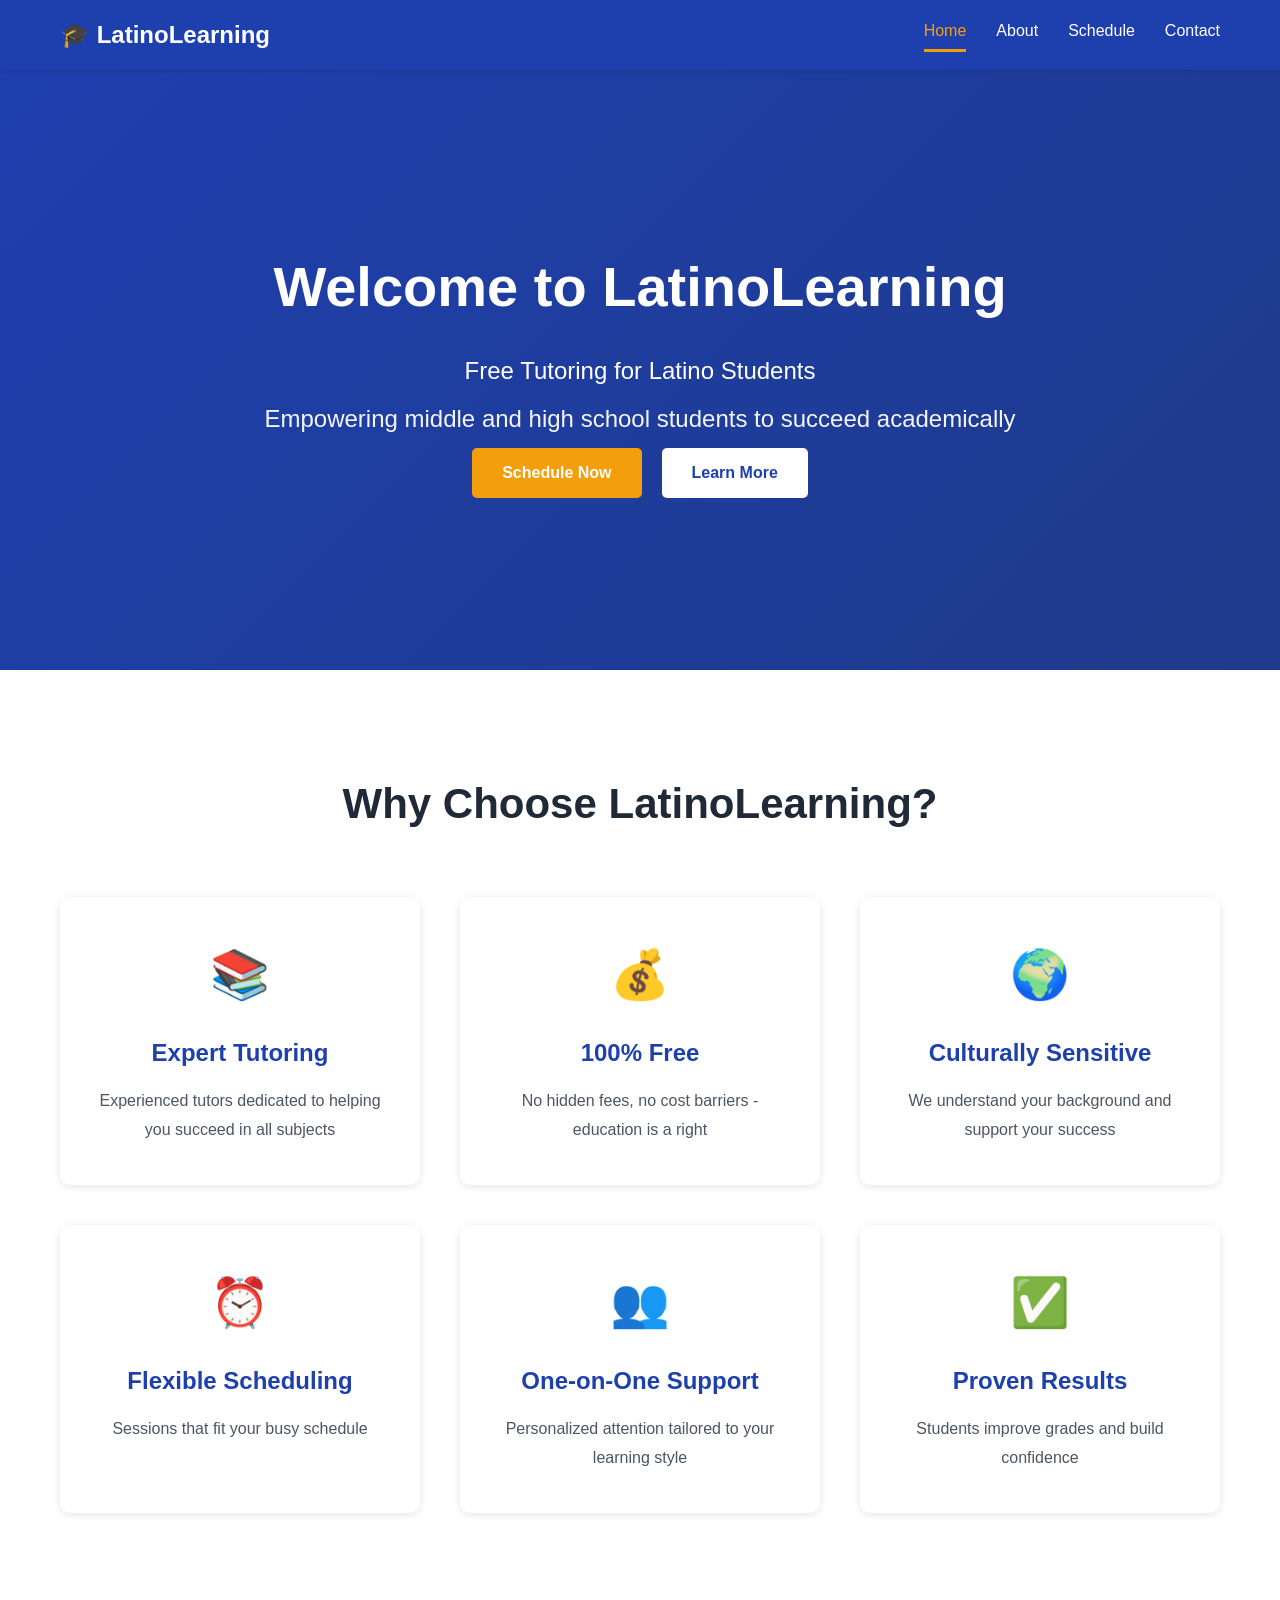
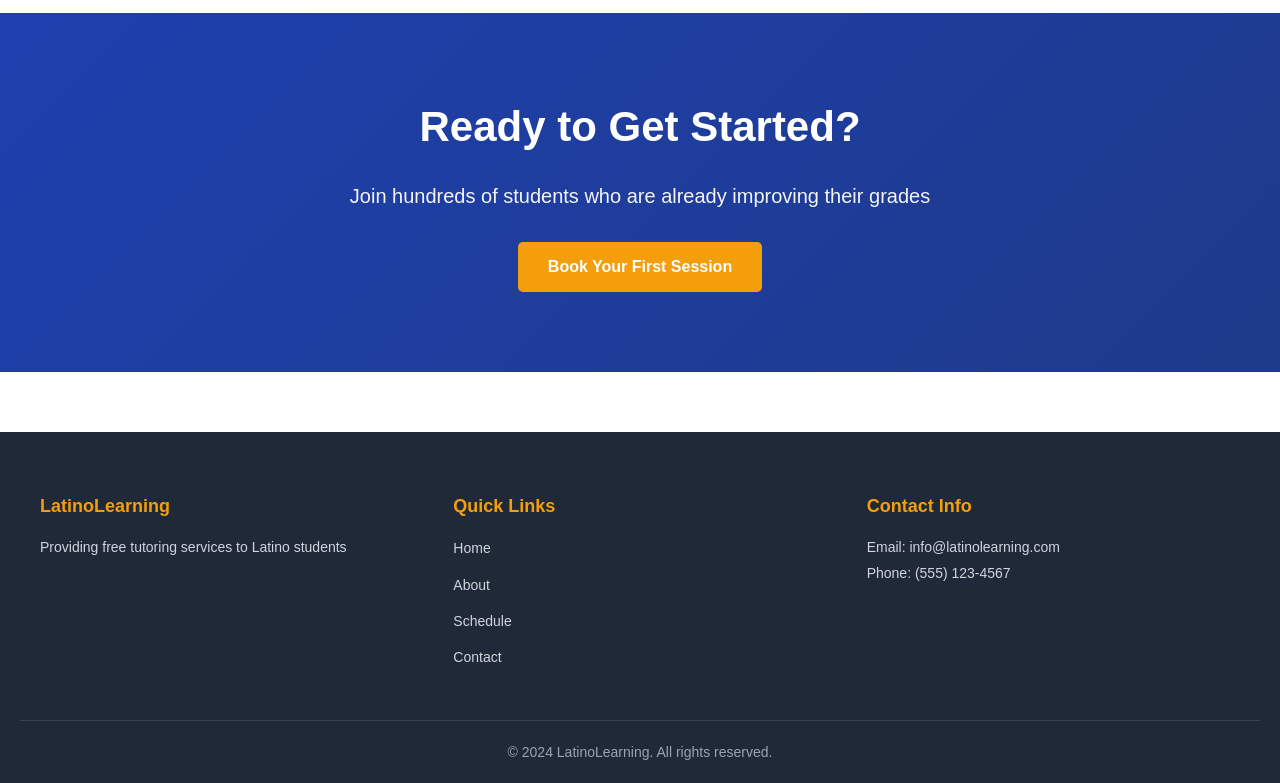
==== index.html @ b67aefc1 "Create home page for LatinoLearning website" ====
<!DOCTYPE html>
<html lang="en">
<head>
    <meta charset="UTF-8">
    <meta name="viewport" content="width=device-width, initial-scale=1.0">
    <title>LatinoLearning - Free Tutoring Service</title>
    <link rel="stylesheet" href="styles.css">
</head>
<body>
    <!-- Navigation Bar -->
    <nav class="navbar">
        <div class="nav-container">
            <div class="nav-logo">
                <a href="index.html">🎓 LatinoLearning</a>
            </div>
            <ul class="nav-menu">
                <li class="nav-item"><a href="index.html" class="nav-link active">Home</a></li>
                <li class="nav-item"><a href="about.html" class="nav-link">About</a></li>
                <li class="nav-item"><a href="scheduling.html" class="nav-link">Schedule</a></li>
                <li class="nav-item"><a href="contact.html" class="nav-link">Contact</a></li>
            </ul>
        </div>
    </nav>

    <!-- Hero Section -->
    <section class="hero">
        <div class="hero-content">
            <h1>Welcome to LatinoLearning</h1>
            <p>Free Tutoring for Latino Students</p>
            <p class="hero-subtitle">Empowering middle and high school students to succeed academically</p>
            <div class="hero-buttons">
                <a href="scheduling.html" class="btn btn-primary">Schedule Now</a>
                <a href="about.html" class="btn btn-secondary">Learn More</a>
            </div>
        </div>
    </section>

    <!-- Features Section -->
    <section class="features">
        <h2>Why Choose LatinoLearning?</h2>
        <div class="features-grid">
            <div class="feature-card">
                <div class="feature-icon">📚</div>
                <h3>Expert Tutoring</h3>
                <p>Experienced tutors dedicated to helping you succeed in all subjects</p>
            </div>
            <div class="feature-card">
                <div class="feature-icon">💰</div>
                <h3>100% Free</h3>
                <p>No hidden fees, no cost barriers - education is a right</p>
            </div>
            <div class="feature-card">
                <div class="feature-icon">🌍</div>
                <h3>Culturally Sensitive</h3>
                <p>We understand your background and support your success</p>
            </div>
            <div class="feature-card">
                <div class="feature-icon">⏰</div>
                <h3>Flexible Scheduling</h3>
                <p>Sessions that fit your busy schedule</p>
            </div>
            <div class="feature-card">
                <div class="feature-icon">👥</div>
                <h3>One-on-One Support</h3>
                <p>Personalized attention tailored to your learning style</p>
            </div>
            <div class="feature-card">
                <div class="feature-icon">✅</div>
                <h3>Proven Results</h3>
                <p>Students improve grades and build confidence</p>
            </div>
        </div>
    </section>

    <!-- Call to Action Section -->
    <section class="cta">
        <h2>Ready to Get Started?</h2>
        <p>Join hundreds of students who are already improving their grades</p>
        <a href="scheduling.html" class="btn btn-primary">Book Your First Session</a>
    </section>

    <!-- Footer -->
    <footer class="footer">
        <div class="footer-content">
            <div class="footer-section">
                <h4>LatinoLearning</h4>
                <p>Providing free tutoring services to Latino students</p>
            </div>
            <div class="footer-section">
                <h4>Quick Links</h4>
                <ul>
                    <li><a href="index.html">Home</a></li>
                    <li><a href="about.html">About</a></li>
                    <li><a href="scheduling.html">Schedule</a></li>
                    <li><a href="contact.html">Contact</a></li>
                </ul>
            </div>
            <div class="footer-section">
                <h4>Contact Info</h4>
                <p>Email: <a href="mailto:info@latinolearning.com">info@latinolearning.com</a></p>
                <p>Phone: (555) 123-4567</p>
            </div>
        </div>
        <div class="footer-bottom">
            <p>&copy; 2024 LatinoLearning. All rights reserved.</p>
        </div>
    </footer>
</body>
</html>
---- styles.css ----
/* ==================== GENERAL STYLES ==================== */
* {
    margin: 0;
    padding: 0;
    box-sizing: border-box;
}

:root {
    --primary-color: #1e40af;
    --secondary-color: #f59e0b;
    --success-color: #10b981;
    --danger-color: #ef4444;
    --light-bg: #f3f4f6;
    --dark-text: #1f2937;
    --medium-text: #4b5563;
    --light-text: #9ca3af;
    --border-color: #e5e7eb;
}

body {
    font-family: 'Segoe UI', Tahoma, Geneva, Verdana, sans-serif;
    color: var(--dark-text);
    line-height: 1.6;
    background-color: #fff;
}

/* ==================== NAVIGATION BAR ==================== */
.navbar {
    background-color: var(--primary-color);
    padding: 0;
    position: sticky;
    top: 0;
    z-index: 100;
    box-shadow: 0 2px 4px rgba(0, 0, 0, 0.1);
}

.nav-container {
    max-width: 1200px;
    margin: 0 auto;
    padding: 0 20px;
    display: flex;
    justify-content: space-between;
    align-items: center;
    height: 70px;
}

.nav-logo a {
    color: white;
    font-size: 24px;
    font-weight: bold;
    text-decoration: none;
    transition: opacity 0.3s;
}

.nav-logo a:hover {
    opacity: 0.9;
}

.nav-menu {
    display: flex;
    list-style: none;
    gap: 30px;
}

.nav-item {
    height: 70px;
    display: flex;
    align-items: center;
}

.nav-link {
    color: white;
    text-decoration: none;
    font-weight: 500;
    transition: color 0.3s;
    padding-bottom: 5px;
    border-bottom: 3px solid transparent;
}

.nav-link:hover,
.nav-link.active {
    color: var(--secondary-color);
    border-bottom-color: var(--secondary-color);
}

/* ==================== HERO SECTION ==================== */
.hero {
    background: linear-gradient(135deg, var(--primary-color) 0%, #1e3a8a 100%);
    color: white;
    padding: 120px 20px;
    text-align: center;
    min-height: 600px;
    display: flex;
    align-items: center;
    justify-content: center;
}

.hero-content {
    max-width: 800px;
}

.hero h1 {
    font-size: 56px;
    margin-bottom: 20px;
    font-weight: bold;
}

.hero p {
    font-size: 24px;
    margin-bottom: 10px;
}

.hero-subtitle {
    font-size: 18px;
    margin-bottom: 40px;
    opacity: 0.95;
}

.hero-buttons {
    display: flex;
    gap: 20px;
    justify-content: center;
    flex-wrap: wrap;
}

/* ==================== BUTTONS ==================== */
.btn {
    padding: 12px 30px;
    border-radius: 5px;
    text-decoration: none;
    font-size: 16px;
    font-weight: 600;
    transition: all 0.3s;
    border: none;
    cursor: pointer;
    display: inline-block;
}

.btn-primary {
    background-color: var(--secondary-color);
    color: white;
}

.btn-primary:hover {
    background-color: #d97706;
    transform: translateY(-2px);
    box-shadow: 0 4px 12px rgba(245, 158, 11, 0.3);
}

.btn-secondary {
    background-color: white;
    color: var(--primary-color);
}

.btn-secondary:hover {
    background-color: var(--light-bg);
    transform: translateY(-2px);
}

.btn-large {
    padding: 15px 40px;
    font-size: 18px;
}

/* ==================== FEATURES SECTION ==================== */
.features {
    max-width: 1200px;
    margin: 100px auto;
    padding: 0 20px;
}

.features h2 {
    text-align: center;
    font-size: 42px;
    margin-bottom: 60px;
    color: var(--dark-text);
}

.features-grid {
    display: grid;
    grid-template-columns: repeat(auto-fit, minmax(300px, 1fr));
    gap: 40px;
}

.feature-card {
    background: white;
    padding: 40px 30px;
    border-radius: 10px;
    text-align: center;
    box-shadow: 0 2px 8px rgba(0, 0, 0, 0.1);
    transition: all 0.3s;
}

.feature-card:hover {
    transform: translateY(-5px);
    box-shadow: 0 8px 20px rgba(0, 0, 0, 0.15);
}

.feature-icon {
    font-size: 48px;
    margin-bottom: 20px;
}

.feature-card h3 {
    font-size: 24px;
    margin-bottom: 15px;
    color: var(--primary-color);
}

.feature-card p {
    color: var(--medium-text);
    line-height: 1.8;
}

/* ==================== CTA SECTION ==================== */
.cta {
    background: linear-gradient(135deg, var(--primary-color) 0%, #1e3a8a 100%);
    color: white;
    padding: 80px 20px;
    text-align: center;
    margin: 100px 0 0 0;
}

.cta h2 {
    font-size: 42px;
    margin-bottom: 20px;
}

.cta p {
    font-size: 20px;
    margin-bottom: 30px;
    opacity: 0.95;
}

/* ==================== ABOUT PAGE ==================== */
.page-hero {
    background: linear-gradient(135deg, var(--primary-color) 0%, #1e3a8a 100%);
    color: white;
    padding: 80px 20px;
    text-align: center;
}

.page-hero h1 {
    font-size: 48px;
    margin-bottom: 10px;
}

.page-hero p {
    font-size: 20px;
    opacity: 0.95;
}

.about-content {
    max-width: 1000px;
    margin: 60px auto;
    padding: 0 20px;
}

.about-section {
    margin-bottom: 50px;
}

.about-section h2 {
    font-size: 32px;
    color: var(--primary-color);
    margin-bottom: 20px;
}

.about-section p {
    font-size: 17px;
    color: var(--medium-text);
    line-height: 1.8;
}

.subject-list {
    list-style: none;
    margin-top: 20px;
}

.subject-list li {
    padding: 10px 0;
    font-size: 17px;
    color: var(--medium-text);
}

.benefits-grid {
    display: grid;
    grid-template-columns: repeat(auto-fit, minmax(250px, 1fr));
    gap: 30px;
    margin-top: 30px;
}

.benefit-item {
    background: var(--light-bg);
    padding: 30px;
    border-radius: 8px;
    border-left: 4px solid var(--secondary-color);
}

.benefit-item h3 {
    font-size: 20px;
    color: var(--primary-color);
    margin-bottom: 10px;
}

.benefit-item p {
    color: var(--medium-text);
    font-size: 15px;
}

.testimonials {
    display: grid;
    grid-template-columns: repeat(auto-fit, minmax(250px, 1fr));
    gap: 30px;
    margin-top: 30px;
}

.testimonial {
    background: white;
    padding: 30px;
    border-radius: 8px;
    box-shadow: 0 2px 8px rgba(0, 0, 0, 0.1);
    border-top: 4px solid var(--secondary-color);
}

.testimonial p {
    color: var(--medium-text);
    font-size: 16px;
    line-height: 1.8;
    margin-bottom: 15px;
}

.testimonial-author {
    font-weight: 600;
    color: var(--primary-color) !important;
    font-size: 15px !important;
}

.cta-section {
    background: var(--light-bg);
    padding: 50px;
    border-radius: 10px;
    text-align: center;
    margin-top: 60px;
}

.cta-section h2 {
    color: var(--primary-color);
}

/* ==================== SCHEDULING PAGE ==================== */
.scheduling-content {
    max-width: 1200px;
    margin: 60px auto;
    padding: 0 20px;
}

.scheduling-container {
    display: grid;
    grid-template-columns: 1fr 1fr;
    gap: 50px;
}

.scheduling-form-section h2,
.scheduling-info-section h2 {
    font-size: 32px;
    color: var(--primary-color);
    margin-bottom: 30px;
}

.scheduling-form-section h3,
.scheduling-info-section h3 {
    font-size: 24px;
    color: var(--primary-color);
    margin-bottom: 20px;
}

/* ==================== FORMS ==================== */
.scheduling-form,
.contact-form {
    display: flex;
    flex-direction: column;
}

.form-group {
    margin-bottom: 25px;
}

.form-group label {
    display: block;
    margin-bottom: 8px;
    font-weight: 600;
    color: var(--dark-text);
    font-size: 15px;
}

.form-group input,
.form-group select,
.form-group textarea {
    width: 100%;
    padding: 12px;
    border: 2px solid var(--border-color);
    border-radius: 5px;
    font-size: 15px;
    font-family: inherit;
    transition: border-color 0.3s;
}

.form-group input:focus,
.form-group select:focus,
.form-group textarea:focus {
    outline: none;
    border-color: var(--primary-color);
}

.form-group.checkbox {
    display: flex;
    align-items: center;
    flex-direction: row;
}

.form-group.checkbox input {
    width: auto;
    margin-right: 10px;
    margin-bottom: 0;
    cursor: pointer;
}

.form-group.checkbox label {
    margin-bottom: 0;
    margin-top: 0;
}

.form-note {
    font-size: 13px;
    color: var(--light-text);
    margin-top: 10px;
}

.form-message {
    padding: 15px;
    border-radius: 5px;
    margin-top: 20px;
    display: none;
    font-weight: 500;
}

.form-message.success {
    background-color: #d1fae5;
    color: #065f46;
    display: block;
}

.form-message.error {
    background-color: #fee2e2;
    color: #991b1b;
    display: block;
}

/* ==================== SCHEDULING INFO ==================== */
.info-box {
    background: var(--light-bg);
    padding: 20px;
    border-radius: 8px;
    margin-bottom: 20px;
    border-left: 4px solid var(--secondary-color);
}

.info-box h4 {
    color: var(--primary-color);
    margin-bottom: 10px;
    font-size: 16px;
}

.info-box p {
    color: var(--medium-text);
    font-size: 15px;
}

.faq {
    margin-top: 20px;
}

.faq-item {
    background: white;
    padding: 20px;
    border-radius: 8px;
    margin-bottom: 15px;
    border-left: 4px solid var(--secondary-color);
    box-shadow: 0 2px 4px rgba(0, 0, 0, 0.05);
}

.faq-item h4 {
    color: var(--primary-color);
    margin-bottom: 10px;
    font-size: 16px;
}

.faq-item p {
    color: var(--medium-text);
    font-size: 15px;
    line-height: 1.6;
}

/* ==================== CONTACT PAGE ==================== */
.contact-content {
    max-width: 1200px;
    margin: 60px auto;
    padding: 0 20px;
}

.contact-container {
    display: grid;
    grid-template-columns: 1fr 1fr;
    gap: 50px;
}

.contact-form-section h2,
.contact-info-section h2 {
    font-size: 32px;
    color: var(--primary-color);
    margin-bottom: 30px;
}

.contact-method {
    background: var(--light-bg);
    padding: 30px;
    border-radius: 8px;
    margin-bottom: 30px;
}

.contact-method h3 {
    color: var(--primary-color);
    margin-bottom: 15px;
    font-size: 20px;
}

.contact-method p {
    color: var(--medium-text);
    font-size: 15px;
    line-height: 1.8;
    margin-bottom: 10px;
}

.contact-method a {
    color: var(--primary-color);
    text-decoration: none;
    font-weight: 500;
    transition: color 0.3s;
}

.contact-method a:hover {
    color: var(--secondary-color);
}

.hours-list {
    list-style: none;
    margin: 15px 0;
}

.hours-list li {
    color: var(--medium-text);
    margin-bottom: 8px;
    font-size: 15px;
}

.social-links {
    display: flex;
    gap: 15px;
    flex-wrap: wrap;
}

.social-link {
    background: var(--primary-color);
    color: white;
    padding: 8px 15px;
    border-radius: 5px;
    text-decoration: none;
    font-size: 14px;
    font-weight: 600;
    transition: background-color 0.3s;
}

.social-link:hover {
    background-color: var(--secondary-color);
}

.map-section {
    background: var(--light-bg);
    padding: 60px 20px;
    border-radius: 10px;
    text-align: center;
    margin-top: 60px;
}

.map-section h2 {
    color: var(--primary-color);
    font-size: 32px;
    margin-bottom: 20px;
}

.map-placeholder {
    background: white;
    padding: 50px;
    border-radius: 8px;
    border: 2px dashed var(--border-color);
    min-height: 300px;
    display: flex;
    align-items: center;
    justify-content: center;
    font-size: 18px;
    color: var(--light-text);
}

/* ==================== FOOTER ==================== */
.footer {
    background: var(--dark-text);
    color: white;
    padding: 60px 20px 20px;
    margin-top: 60px;
}

.footer-content {
    max-width: 1200px;
    margin: 0 auto;
    display: grid;
    grid-template-columns: repeat(auto-fit, minmax(250px, 1fr));
    gap: 40px;
    margin-bottom: 40px;
}

.footer-section h4 {
    font-size: 18px;
    margin-bottom: 15px;
    color: var(--secondary-color);
}

.footer-section p,
.footer-section a {
    font-size: 14px;
    color: #d1d5db;
    text-decoration: none;
    line-height: 1.8;
}

.footer-section a:hover {
    color: var(--secondary-color);
}

.footer-section ul {
    list-style: none;
}

.footer-section ul li {
    margin-bottom: 10px;
}

.footer-bottom {
    text-align: center;
    padding-top: 20px;
    border-top: 1px solid #374151;
    color: #9ca3af;
    font-size: 14px;
}

/* ==================== RESPONSIVE DESIGN ==================== */
@media (max-width: 768px) {
    .nav-menu {
        gap: 15px;
    }

    .hero h1 {
        font-size: 36px;
    }

    .hero p {
        font-size: 18px;
    }

    .hero-buttons {
        flex-direction: column;
        align-items: center;
    }

    .features h2 {
        font-size: 32px;
    }

    .features-grid {
        grid-template-columns: 1fr;
        gap: 20px;
    }

    .scheduling-container,
    .contact-container {
        grid-template-columns: 1fr;
        gap: 30px;
    }

    .page-hero h1 {
        font-size: 36px;
    }

    .about-section h2 {
        font-size: 24px;
    }

    .cta h2 {
        font-size: 32px;
    }
}

@media (max-width: 480px) {
    .nav-container {
        height: 60px;
    }

    .nav-logo a {
        font-size: 18px;
    }

    .nav-menu {
        gap: 10px;
        font-size: 14px;
    }

    .hero {
        padding: 60px 20px;
        min-height: 400px;
    }

    .hero h1 {
        font-size: 28px;
    }

    .hero p {
        font-size: 16px;
    }

    .btn {
        padding: 10px 20px;
        font-size: 14px;
    }

    .feature-card {
        padding: 20px;
    }

    .feature-icon {
        font-size: 36px;
    }
}
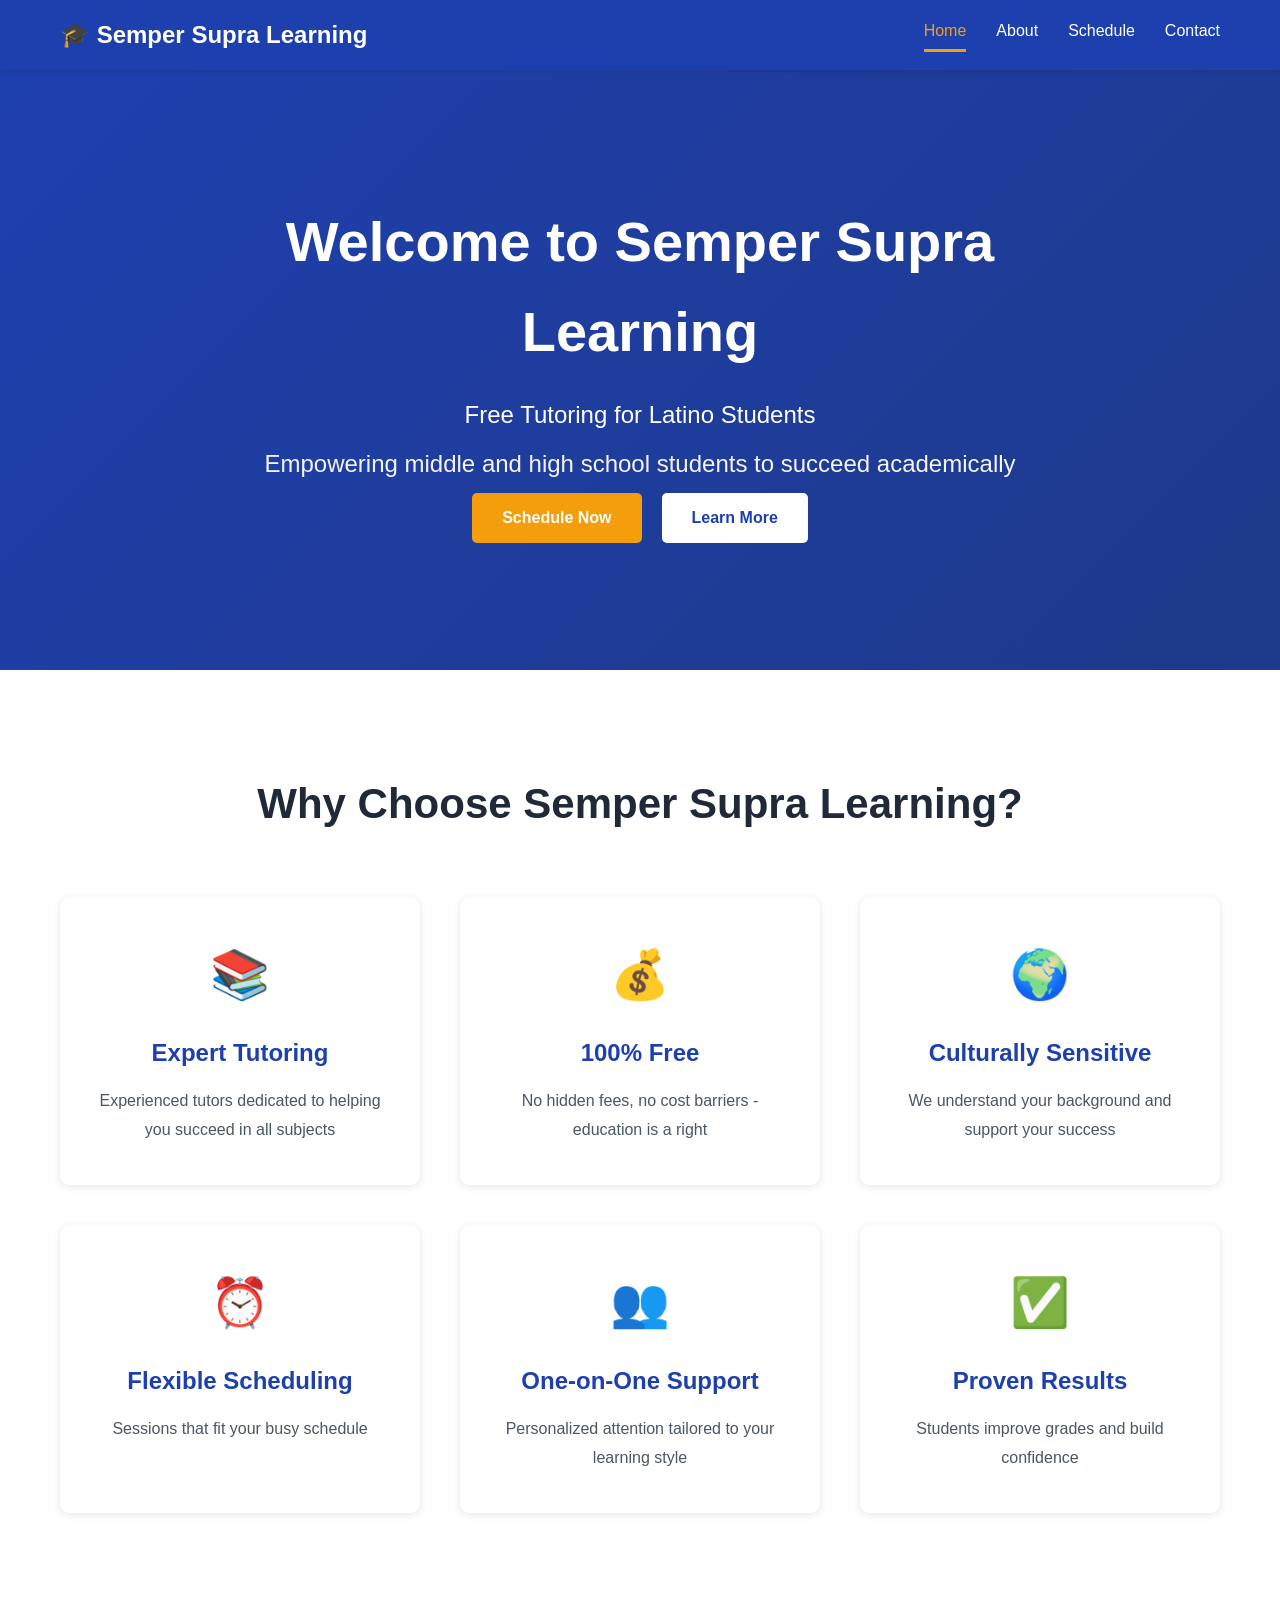
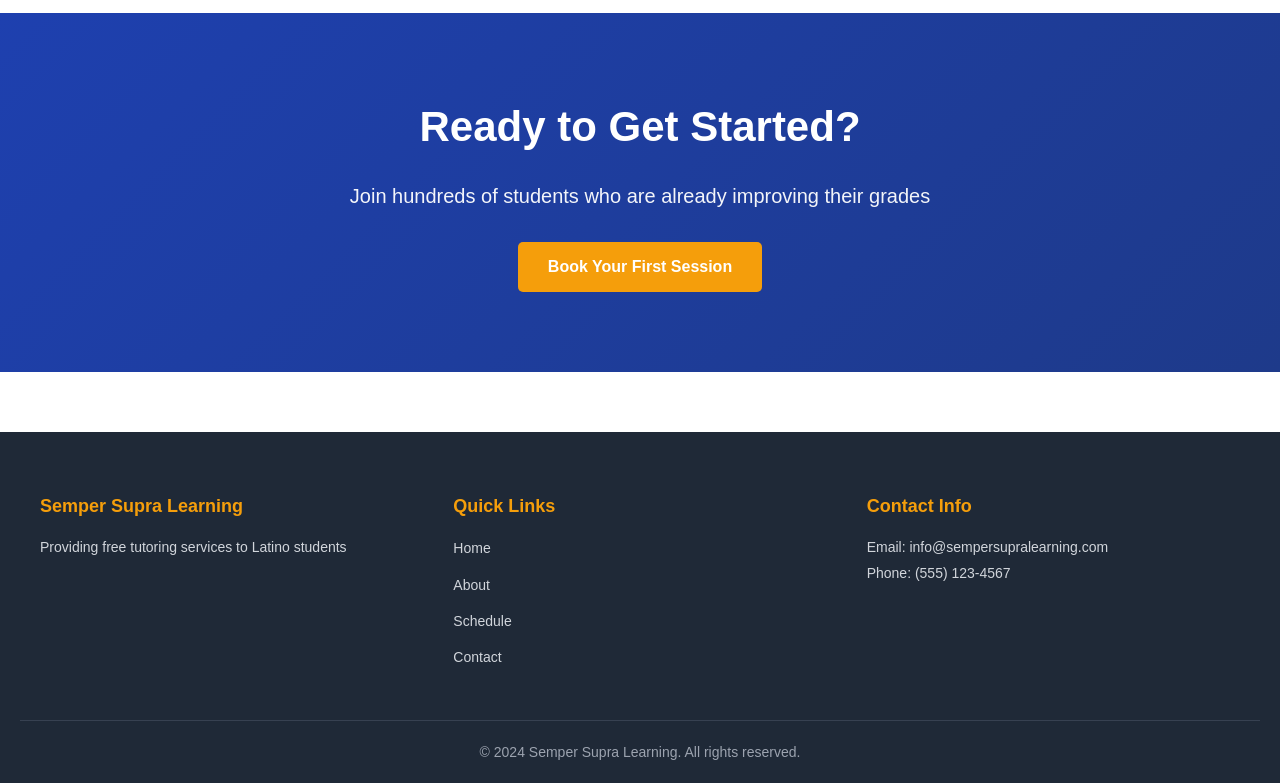
==== commit d15631be: "Update home page with new name Semper Supra Learning" ====
--- a/index.html
+++ b/index.html
@@ -3,7 +3,7 @@
 <head>
     <meta charset="UTF-8">
     <meta name="viewport" content="width=device-width, initial-scale=1.0">
-    <title>LatinoLearning - Free Tutoring Service</title>
+    <title>Semper Supra Learning - Free Tutoring Service</title>
     <link rel="stylesheet" href="styles.css">
 </head>
 <body>
@@ -11,7 +11,7 @@
     <nav class="navbar">
         <div class="nav-container">
             <div class="nav-logo">
-                <a href="index.html">🎓 LatinoLearning</a>
+                <a href="index.html">🎓 Semper Supra Learning</a>
             </div>
             <ul class="nav-menu">
                 <li class="nav-item"><a href="index.html" class="nav-link active">Home</a></li>
@@ -25,7 +25,7 @@
     <!-- Hero Section -->
     <section class="hero">
         <div class="hero-content">
-            <h1>Welcome to LatinoLearning</h1>
+            <h1>Welcome to Semper Supra Learning</h1>
             <p>Free Tutoring for Latino Students</p>
             <p class="hero-subtitle">Empowering middle and high school students to succeed academically</p>
             <div class="hero-buttons">
@@ -37,7 +37,7 @@
 
     <!-- Features Section -->
     <section class="features">
-        <h2>Why Choose LatinoLearning?</h2>
+        <h2>Why Choose Semper Supra Learning?</h2>
         <div class="features-grid">
             <div class="feature-card">
                 <div class="feature-icon">📚</div>
@@ -83,7 +83,7 @@
     <footer class="footer">
         <div class="footer-content">
             <div class="footer-section">
-                <h4>LatinoLearning</h4>
+                <h4>Semper Supra Learning</h4>
                 <p>Providing free tutoring services to Latino students</p>
             </div>
             <div class="footer-section">
@@ -97,12 +97,12 @@
             </div>
             <div class="footer-section">
                 <h4>Contact Info</h4>
-                <p>Email: <a href="mailto:info@latinolearning.com">info@latinolearning.com</a></p>
+                <p>Email: <a href="mailto:info@sempersupralearning.com">info@sempersupralearning.com</a></p>
                 <p>Phone: (555) 123-4567</p>
             </div>
         </div>
         <div class="footer-bottom">
-            <p>&copy; 2024 LatinoLearning. All rights reserved.</p>
+            <p>&copy; 2024 Semper Supra Learning. All rights reserved.</p>
         </div>
     </footer>
 </body>
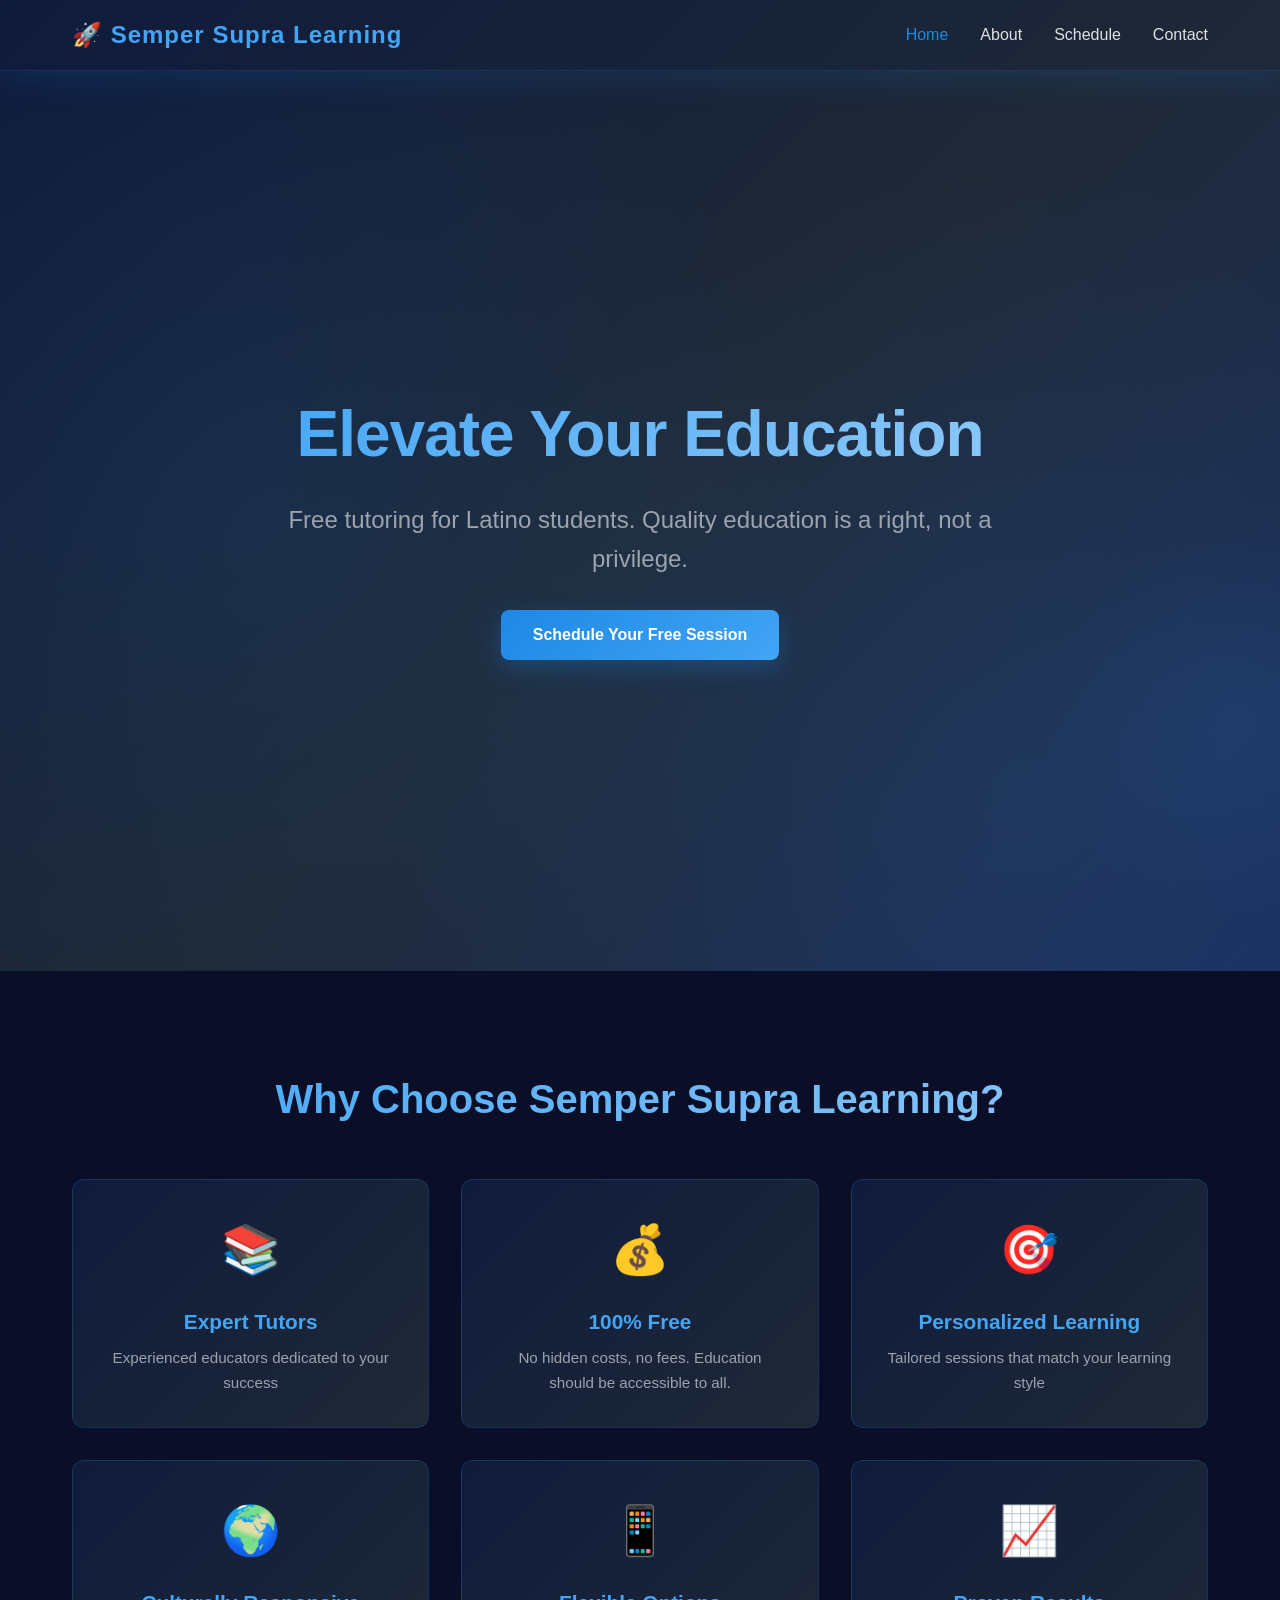
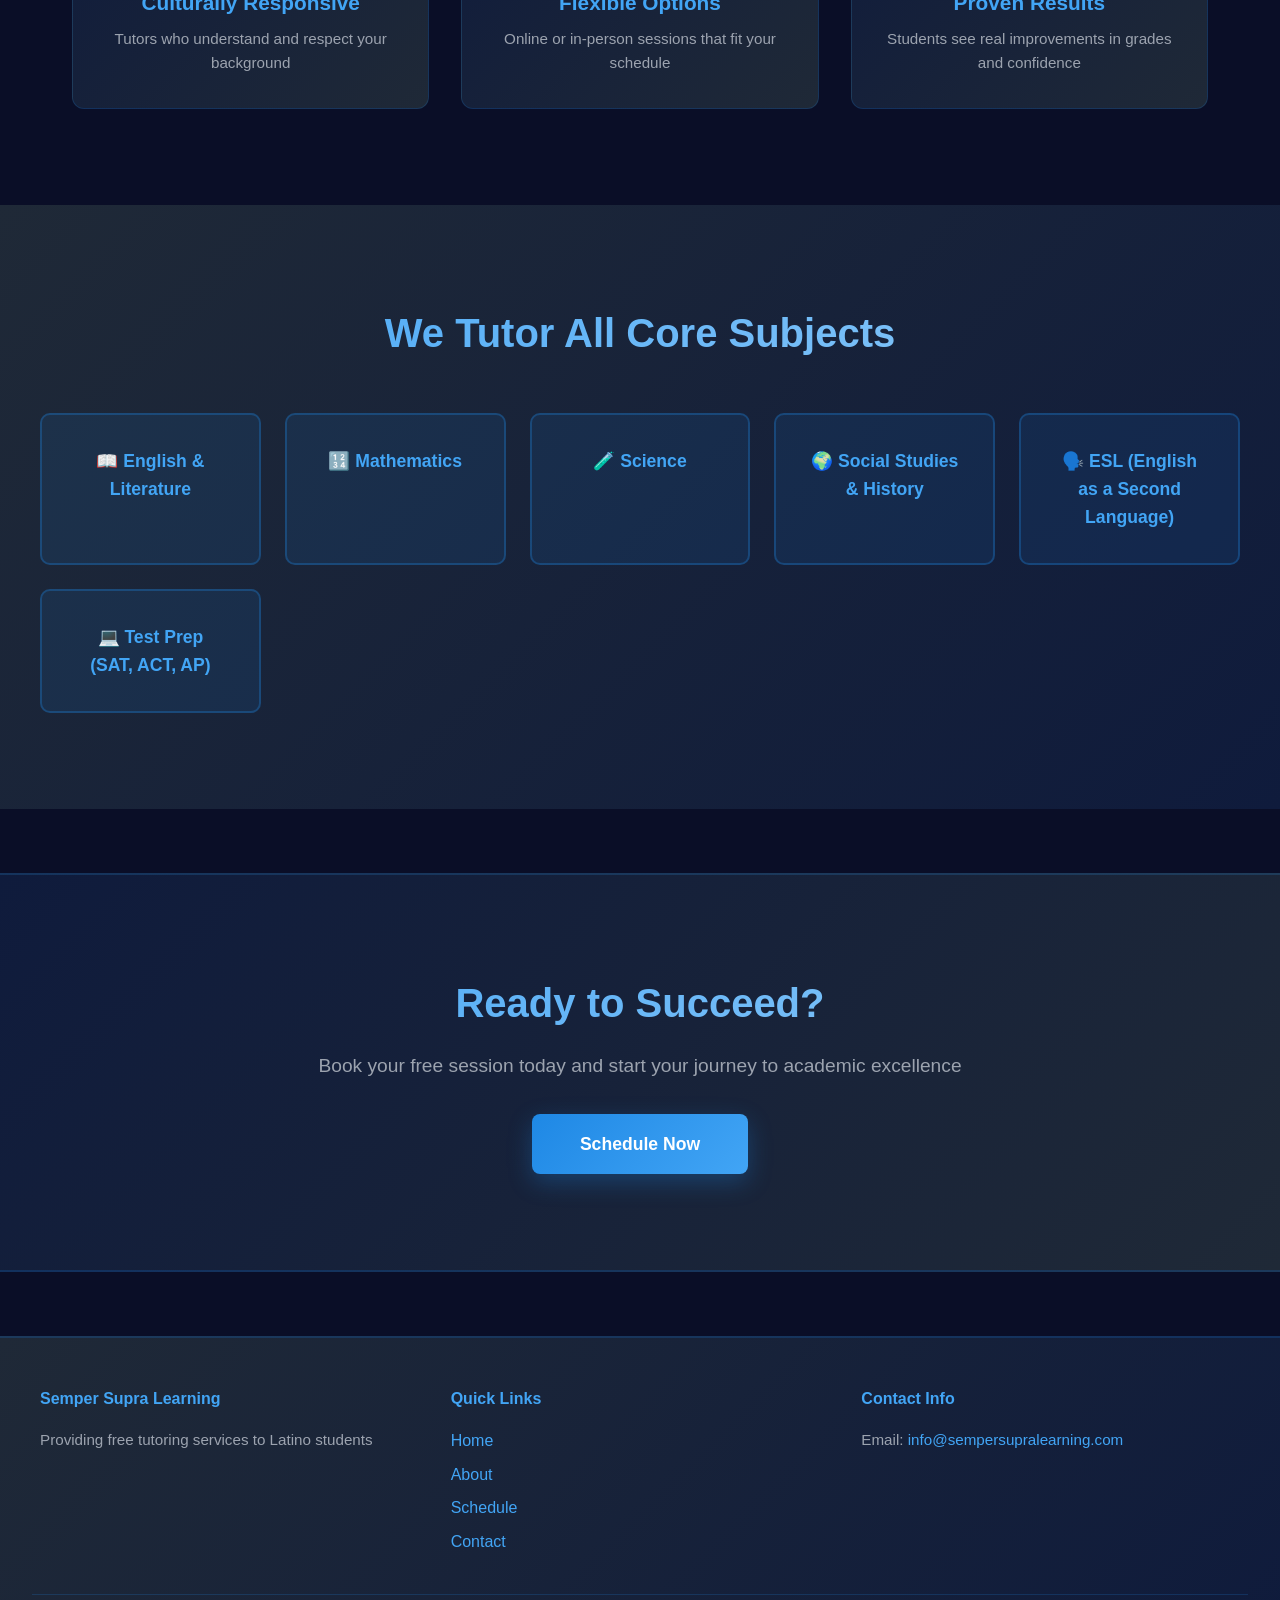
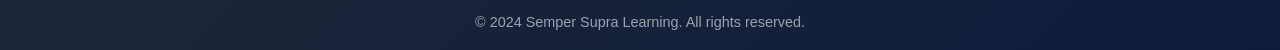
==== commit cd8b035c: "Update design to dark blue and gray futuristic theme, remove testimonials" ====
--- a/index.html
+++ b/index.html
@@ -3,7 +3,8 @@
 <head>
     <meta charset="UTF-8">
     <meta name="viewport" content="width=device-width, initial-scale=1.0">
-    <title>Semper Supra Learning - Free Tutoring Service</title>
+    <title>Home - Semper Supra Learning</title>
+    <link rel="icon" type="image/svg+xml" href="favicon.svg">
     <link rel="stylesheet" href="styles.css">
 </head>
 <body>
@@ -11,7 +12,7 @@
     <nav class="navbar">
         <div class="nav-container">
             <div class="nav-logo">
-                <a href="index.html">🎓 Semper Supra Learning</a>
+                <a href="index.html">🚀 Semper Supra Learning</a>
             </div>
             <ul class="nav-menu">
                 <li class="nav-item"><a href="index.html" class="nav-link active">Home</a></li>
@@ -25,13 +26,12 @@
     <!-- Hero Section -->
     <section class="hero">
         <div class="hero-content">
-            <h1>Welcome to Semper Supra Learning</h1>
-            <p>Free Tutoring for Latino Students</p>
-            <p class="hero-subtitle">Empowering middle and high school students to succeed academically</p>
-            <div class="hero-buttons">
-                <a href="scheduling.html" class="btn btn-primary">Schedule Now</a>
-                <a href="about.html" class="btn btn-secondary">Learn More</a>
-            </div>
+            <h1>Elevate Your Education</h1>
+            <p>Free tutoring for Latino students. Quality education is a right, not a privilege.</p>
+            <a href="scheduling.html" class="btn btn-primary">Schedule Your Free Session</a>
+        </div>
+        <div class="hero-background">
+            <div class="gradient-shape"></div>
         </div>
     </section>
 
@@ -41,42 +41,55 @@
         <div class="features-grid">
             <div class="feature-card">
                 <div class="feature-icon">📚</div>
-                <h3>Expert Tutoring</h3>
-                <p>Experienced tutors dedicated to helping you succeed in all subjects</p>
+                <h3>Expert Tutors</h3>
+                <p>Experienced educators dedicated to your success</p>
             </div>
             <div class="feature-card">
                 <div class="feature-icon">💰</div>
                 <h3>100% Free</h3>
-                <p>No hidden fees, no cost barriers - education is a right</p>
+                <p>No hidden costs, no fees. Education should be accessible to all.</p>
+            </div>
+            <div class="feature-card">
+                <div class="feature-icon">🎯</div>
+                <h3>Personalized Learning</h3>
+                <p>Tailored sessions that match your learning style</p>
             </div>
             <div class="feature-card">
                 <div class="feature-icon">🌍</div>
-                <h3>Culturally Sensitive</h3>
-                <p>We understand your background and support your success</p>
+                <h3>Culturally Responsive</h3>
+                <p>Tutors who understand and respect your background</p>
             </div>
             <div class="feature-card">
-                <div class="feature-icon">⏰</div>
-                <h3>Flexible Scheduling</h3>
-                <p>Sessions that fit your busy schedule</p>
+                <div class="feature-icon">📱</div>
+                <h3>Flexible Options</h3>
+                <p>Online or in-person sessions that fit your schedule</p>
             </div>
             <div class="feature-card">
-                <div class="feature-icon">👥</div>
-                <h3>One-on-One Support</h3>
-                <p>Personalized attention tailored to your learning style</p>
-            </div>
-            <div class="feature-card">
-                <div class="feature-icon">✅</div>
+                <div class="feature-icon">📈</div>
                 <h3>Proven Results</h3>
-                <p>Students improve grades and build confidence</p>
+                <p>Students see real improvements in grades and confidence</p>
             </div>
         </div>
     </section>
 
-    <!-- Call to Action Section -->
-    <section class="cta">
-        <h2>Ready to Get Started?</h2>
-        <p>Join hundreds of students who are already improving their grades</p>
-        <a href="scheduling.html" class="btn btn-primary">Book Your First Session</a>
+    <!-- Subjects Section -->
+    <section class="subjects">
+        <h2>We Tutor All Core Subjects</h2>
+        <div class="subjects-grid">
+            <div class="subject-item">📖 English & Literature</div>
+            <div class="subject-item">🔢 Mathematics</div>
+            <div class="subject-item">🧪 Science</div>
+            <div class="subject-item">🌍 Social Studies & History</div>
+            <div class="subject-item">🗣️ ESL (English as a Second Language)</div>
+            <div class="subject-item">💻 Test Prep (SAT, ACT, AP)</div>
+        </div>
+    </section>
+
+    <!-- CTA Section -->
+    <section class="cta-section">
+        <h2>Ready to Succeed?</h2>
+        <p>Book your free session today and start your journey to academic excellence</p>
+        <a href="scheduling.html" class="btn btn-primary btn-large">Schedule Now</a>
     </section>
 
     <!-- Footer -->
@@ -98,12 +111,13 @@
             <div class="footer-section">
                 <h4>Contact Info</h4>
                 <p>Email: <a href="mailto:info@sempersupralearning.com">info@sempersupralearning.com</a></p>
-                <p>Phone: (555) 123-4567</p>
             </div>
         </div>
         <div class="footer-bottom">
             <p>&copy; 2024 Semper Supra Learning. All rights reserved.</p>
         </div>
     </footer>
+
+    <script src="script.js"></script>
 </body>
 </html>
--- a/styles.css
+++ b/styles.css
@@ -1,650 +1,641 @@
-/* ==================== GENERAL STYLES ==================== */
+/* General Styles */
 * {
     margin: 0;
     padding: 0;
     box-sizing: border-box;
 }
 
-:root {
-    --primary-color: #1e40af;
-    --secondary-color: #f59e0b;
-    --success-color: #10b981;
-    --danger-color: #ef4444;
-    --light-bg: #f3f4f6;
-    --dark-text: #1f2937;
-    --medium-text: #4b5563;
-    --light-text: #9ca3af;
-    --border-color: #e5e7eb;
+html {
+    scroll-behavior: smooth;
 }
 
 body {
     font-family: 'Segoe UI', Tahoma, Geneva, Verdana, sans-serif;
-    color: var(--dark-text);
     line-height: 1.6;
-    background-color: #fff;
-}
-
-/* ==================== NAVIGATION BAR ==================== */
+    color: #e0e0e0;
+    background-color: #0a0e27;
+}
+
+/* Color Scheme */
+:root {
+    --primary-dark-blue: #0f1b3c;
+    --secondary-dark-blue: #1a2d5c;
+    --accent-blue: #1e88e5;
+    --light-accent: #42a5f5;
+    --dark-gray: #1f2937;
+    --medium-gray: #374151;
+    --light-gray: #4b5563;
+    --text-light: #e0e0e0;
+    --text-muted: #9ca3af;
+    --background: #0a0e27;
+}
+
+/* Navbar */
 .navbar {
-    background-color: var(--primary-color);
-    padding: 0;
+    background: linear-gradient(135deg, var(--primary-dark-blue) 0%, var(--dark-gray) 100%);
+    padding: 1rem 0;
     position: sticky;
     top: 0;
     z-index: 100;
-    box-shadow: 0 2px 4px rgba(0, 0, 0, 0.1);
+    box-shadow: 0 8px 32px rgba(30, 136, 229, 0.15);
+    border-bottom: 1px solid rgba(30, 136, 229, 0.2);
 }
 
 .nav-container {
     max-width: 1200px;
     margin: 0 auto;
-    padding: 0 20px;
     display: flex;
     justify-content: space-between;
     align-items: center;
-    height: 70px;
+    padding: 0 2rem;
 }
 
 .nav-logo a {
-    color: white;
-    font-size: 24px;
-    font-weight: bold;
+    font-size: 1.5rem;
+    font-weight: 700;
+    color: var(--light-accent);
     text-decoration: none;
-    transition: opacity 0.3s;
+    transition: all 0.3s ease;
+    letter-spacing: 1px;
 }
 
 .nav-logo a:hover {
-    opacity: 0.9;
+    color: #64b5f6;
+    text-shadow: 0 0 20px rgba(66, 165, 245, 0.5);
 }
 
 .nav-menu {
     display: flex;
     list-style: none;
-    gap: 30px;
-}
-
-.nav-item {
-    height: 70px;
-    display: flex;
-    align-items: center;
+    gap: 2rem;
 }
 
 .nav-link {
-    color: white;
+    color: var(--text-light);
     text-decoration: none;
+    transition: all 0.3s ease;
+    position: relative;
     font-weight: 500;
-    transition: color 0.3s;
-    padding-bottom: 5px;
-    border-bottom: 3px solid transparent;
-}
-
-.nav-link:hover,
+}
+
+.nav-link::after {
+    content: '';
+    position: absolute;
+    bottom: -5px;
+    left: 0;
+    width: 0;
+    height: 2px;
+    background: linear-gradient(90deg, var(--accent-blue), var(--light-accent));
+    transition: width 0.3s ease;
+}
+
+.nav-link:hover::after {
+    width: 100%;
+}
+
+.nav-link:hover {
+    color: var(--light-accent);
+}
+
 .nav-link.active {
-    color: var(--secondary-color);
-    border-bottom-color: var(--secondary-color);
-}
-
-/* ==================== HERO SECTION ==================== */
+    color: var(--accent-blue);
+}
+
+/* Hero Section */
 .hero {
-    background: linear-gradient(135deg, var(--primary-color) 0%, #1e3a8a 100%);
-    color: white;
-    padding: 120px 20px;
-    text-align: center;
-    min-height: 600px;
+    position: relative;
+    min-height: 100vh;
     display: flex;
     align-items: center;
     justify-content: center;
+    overflow: hidden;
+    background: linear-gradient(135deg, var(--primary-dark-blue) 0%, var(--dark-gray) 50%, var(--secondary-dark-blue) 100%);
+}
+
+.hero::before {
+    content: '';
+    position: absolute;
+    top: 0;
+    left: 0;
+    right: 0;
+    bottom: 0;
+    background: 
+        radial-gradient(circle at 20% 50%, rgba(30, 136, 229, 0.1) 0%, transparent 50%),
+        radial-gradient(circle at 80% 80%, rgba(66, 165, 245, 0.1) 0%, transparent 50%);
+    pointer-events: none;
 }
 
 .hero-content {
+    position: relative;
+    z-index: 2;
+    text-align: center;
     max-width: 800px;
+    animation: fadeInUp 1s ease-out;
+}
+
+@keyframes fadeInUp {
+    from {
+        opacity: 0;
+        transform: translateY(30px);
+    }
+    to {
+        opacity: 1;
+        transform: translateY(0);
+    }
 }
 
 .hero h1 {
-    font-size: 56px;
-    margin-bottom: 20px;
-    font-weight: bold;
+    font-size: 4rem;
+    font-weight: 800;
+    margin-bottom: 1rem;
+    background: linear-gradient(135deg, var(--light-accent) 0%, #90caf9 100%);
+    -webkit-background-clip: text;
+    -webkit-text-fill-color: transparent;
+    background-clip: text;
+    letter-spacing: -1px;
 }
 
 .hero p {
-    font-size: 24px;
-    margin-bottom: 10px;
-}
-
-.hero-subtitle {
-    font-size: 18px;
-    margin-bottom: 40px;
-    opacity: 0.95;
-}
-
-.hero-buttons {
-    display: flex;
-    gap: 20px;
-    justify-content: center;
-    flex-wrap: wrap;
-}
-
-/* ==================== BUTTONS ==================== */
+    font-size: 1.5rem;
+    color: var(--text-muted);
+    margin-bottom: 2rem;
+    font-weight: 300;
+}
+
+.gradient-shape {
+    position: absolute;
+    width: 400px;
+    height: 400px;
+    background: radial-gradient(circle, rgba(30, 136, 229, 0.1) 0%, transparent 70%);
+    border-radius: 50%;
+    animation: float 6s ease-in-out infinite;
+}
+
+@keyframes float {
+    0%, 100% { transform: translateY(0px); }
+    50% { transform: translateY(30px); }
+}
+
+/* Buttons */
 .btn {
-    padding: 12px 30px;
-    border-radius: 5px;
+    padding: 12px 32px;
+    border: none;
+    border-radius: 8px;
+    font-size: 1rem;
+    font-weight: 600;
+    cursor: pointer;
+    transition: all 0.3s ease;
     text-decoration: none;
-    font-size: 16px;
-    font-weight: 600;
-    transition: all 0.3s;
-    border: none;
-    cursor: pointer;
     display: inline-block;
+    text-align: center;
 }
 
 .btn-primary {
-    background-color: var(--secondary-color);
+    background: linear-gradient(135deg, var(--accent-blue) 0%, var(--light-accent) 100%);
     color: white;
+    box-shadow: 0 8px 24px rgba(30, 136, 229, 0.3);
 }
 
 .btn-primary:hover {
-    background-color: #d97706;
     transform: translateY(-2px);
-    box-shadow: 0 4px 12px rgba(245, 158, 11, 0.3);
-}
-
-.btn-secondary {
-    background-color: white;
-    color: var(--primary-color);
-}
-
-.btn-secondary:hover {
-    background-color: var(--light-bg);
-    transform: translateY(-2px);
+    box-shadow: 0 12px 32px rgba(30, 136, 229, 0.5);
 }
 
 .btn-large {
-    padding: 15px 40px;
-    font-size: 18px;
-}
-
-/* ==================== FEATURES SECTION ==================== */
+    padding: 16px 48px;
+    font-size: 1.1rem;
+}
+
+/* Features Section */
 .features {
+    padding: 6rem 2rem;
     max-width: 1200px;
-    margin: 100px auto;
-    padding: 0 20px;
+    margin: 0 auto;
+    background: var(--background);
 }
 
 .features h2 {
+    font-size: 2.5rem;
+    margin-bottom: 3rem;
     text-align: center;
-    font-size: 42px;
-    margin-bottom: 60px;
-    color: var(--dark-text);
+    background: linear-gradient(135deg, var(--light-accent) 0%, #90caf9 100%);
+    -webkit-background-clip: text;
+    -webkit-text-fill-color: transparent;
+    background-clip: text;
 }
 
 .features-grid {
     display: grid;
     grid-template-columns: repeat(auto-fit, minmax(300px, 1fr));
-    gap: 40px;
+    gap: 2rem;
 }
 
 .feature-card {
-    background: white;
-    padding: 40px 30px;
+    background: linear-gradient(135deg, var(--primary-dark-blue) 0%, var(--dark-gray) 100%);
+    padding: 2rem;
+    border-radius: 12px;
+    border: 1px solid rgba(30, 136, 229, 0.2);
+    transition: all 0.3s ease;
+    text-align: center;
+}
+
+.feature-card:hover {
+    transform: translateY(-8px);
+    border-color: rgba(30, 136, 229, 0.5);
+    box-shadow: 0 20px 40px rgba(30, 136, 229, 0.2);
+}
+
+.feature-icon {
+    font-size: 3rem;
+    margin-bottom: 1rem;
+}
+
+.feature-card h3 {
+    color: var(--light-accent);
+    margin-bottom: 0.5rem;
+    font-size: 1.3rem;
+}
+
+.feature-card p {
+    color: var(--text-muted);
+    font-size: 0.95rem;
+}
+
+/* Subjects Section */
+.subjects {
+    padding: 6rem 2rem;
+    background: linear-gradient(135deg, var(--dark-gray) 0%, var(--primary-dark-blue) 100%);
+    text-align: center;
+}
+
+.subjects h2 {
+    font-size: 2.5rem;
+    margin-bottom: 3rem;
+    background: linear-gradient(135deg, var(--light-accent) 0%, #90caf9 100%);
+    -webkit-background-clip: text;
+    -webkit-text-fill-color: transparent;
+    background-clip: text;
+}
+
+.subjects-grid {
+    display: grid;
+    grid-template-columns: repeat(auto-fit, minmax(200px, 1fr));
+    gap: 1.5rem;
+    max-width: 1200px;
+    margin: 0 auto;
+}
+
+.subject-item {
+    background: rgba(30, 136, 229, 0.1);
+    border: 2px solid rgba(30, 136, 229, 0.3);
+    padding: 2rem;
     border-radius: 10px;
+    font-size: 1.1rem;
+    font-weight: 600;
+    color: var(--light-accent);
+    transition: all 0.3s ease;
+}
+
+.subject-item:hover {
+    background: rgba(30, 136, 229, 0.2);
+    border-color: var(--light-accent);
+    transform: scale(1.05);
+    box-shadow: 0 10px 30px rgba(30, 136, 229, 0.2);
+}
+
+/* CTA Section */
+.cta-section {
+    padding: 6rem 2rem;
     text-align: center;
-    box-shadow: 0 2px 8px rgba(0, 0, 0, 0.1);
-    transition: all 0.3s;
-}
-
-.feature-card:hover {
-    transform: translateY(-5px);
-    box-shadow: 0 8px 20px rgba(0, 0, 0, 0.15);
-}
-
-.feature-icon {
-    font-size: 48px;
-    margin-bottom: 20px;
-}
-
-.feature-card h3 {
-    font-size: 24px;
-    margin-bottom: 15px;
-    color: var(--primary-color);
-}
-
-.feature-card p {
-    color: var(--medium-text);
-    line-height: 1.8;
-}
-
-/* ==================== CTA SECTION ==================== */
-.cta {
-    background: linear-gradient(135deg, var(--primary-color) 0%, #1e3a8a 100%);
-    color: white;
-    padding: 80px 20px;
+    background: linear-gradient(135deg, var(--primary-dark-blue) 0%, var(--dark-gray) 100%);
+    border-top: 2px solid rgba(30, 136, 229, 0.2);
+    border-bottom: 2px solid rgba(30, 136, 229, 0.2);
+}
+
+.cta-section h2 {
+    font-size: 2.5rem;
+    margin-bottom: 1rem;
+    background: linear-gradient(135deg, var(--light-accent) 0%, #90caf9 100%);
+    -webkit-background-clip: text;
+    -webkit-text-fill-color: transparent;
+    background-clip: text;
+}
+
+.cta-section p {
+    font-size: 1.2rem;
+    color: var(--text-muted);
+    margin-bottom: 2rem;
+}
+
+/* Page Hero */
+.page-hero {
+    padding: 4rem 2rem;
     text-align: center;
-    margin: 100px 0 0 0;
-}
-
-.cta h2 {
-    font-size: 42px;
-    margin-bottom: 20px;
-}
-
-.cta p {
-    font-size: 20px;
-    margin-bottom: 30px;
-    opacity: 0.95;
-}
-
-/* ==================== ABOUT PAGE ==================== */
-.page-hero {
-    background: linear-gradient(135deg, var(--primary-color) 0%, #1e3a8a 100%);
-    color: white;
-    padding: 80px 20px;
-    text-align: center;
+    background: linear-gradient(135deg, var(--primary-dark-blue) 0%, var(--dark-gray) 100%);
+    border-bottom: 2px solid rgba(30, 136, 229, 0.2);
 }
 
 .page-hero h1 {
-    font-size: 48px;
-    margin-bottom: 10px;
+    font-size: 3rem;
+    background: linear-gradient(135deg, var(--light-accent) 0%, #90caf9 100%);
+    -webkit-background-clip: text;
+    -webkit-text-fill-color: transparent;
+    background-clip: text;
+    margin-bottom: 0.5rem;
 }
 
 .page-hero p {
-    font-size: 20px;
-    opacity: 0.95;
-}
-
+    color: var(--text-muted);
+    font-size: 1.2rem;
+}
+
+/* About Section */
 .about-content {
     max-width: 1000px;
-    margin: 60px auto;
-    padding: 0 20px;
+    margin: 0 auto;
+    padding: 4rem 2rem;
 }
 
 .about-section {
-    margin-bottom: 50px;
+    margin-bottom: 3rem;
+    animation: fadeInUp 0.6s ease-out;
 }
 
 .about-section h2 {
-    font-size: 32px;
-    color: var(--primary-color);
-    margin-bottom: 20px;
+    font-size: 2rem;
+    color: var(--light-accent);
+    margin-bottom: 1.5rem;
+    border-left: 4px solid var(--accent-blue);
+    padding-left: 1rem;
 }
 
 .about-section p {
-    font-size: 17px;
-    color: var(--medium-text);
+    color: var(--text-light);
+    font-size: 1.05rem;
     line-height: 1.8;
+    margin-bottom: 1rem;
 }
 
 .subject-list {
+    display: grid;
+    grid-template-columns: repeat(auto-fit, minmax(200px, 1fr));
+    gap: 1rem;
+    margin: 2rem 0;
+}
+
+.subject-list li {
+    background: rgba(30, 136, 229, 0.1);
+    padding: 1rem;
+    border-radius: 8px;
+    border-left: 3px solid var(--accent-blue);
     list-style: none;
-    margin-top: 20px;
-}
-
-.subject-list li {
-    padding: 10px 0;
-    font-size: 17px;
-    color: var(--medium-text);
+    color: var(--light-accent);
 }
 
 .benefits-grid {
     display: grid;
     grid-template-columns: repeat(auto-fit, minmax(250px, 1fr));
-    gap: 30px;
-    margin-top: 30px;
+    gap: 2rem;
+    margin-top: 2rem;
 }
 
 .benefit-item {
-    background: var(--light-bg);
-    padding: 30px;
-    border-radius: 8px;
-    border-left: 4px solid var(--secondary-color);
+    background: linear-gradient(135deg, var(--primary-dark-blue) 0%, var(--dark-gray) 100%);
+    padding: 2rem;
+    border-radius: 12px;
+    border: 1px solid rgba(30, 136, 229, 0.2);
+    transition: all 0.3s ease;
+}
+
+.benefit-item:hover {
+    transform: translateY(-5px);
+    border-color: var(--accent-blue);
+    box-shadow: 0 15px 35px rgba(30, 136, 229, 0.15);
 }
 
 .benefit-item h3 {
-    font-size: 20px;
-    color: var(--primary-color);
-    margin-bottom: 10px;
+    color: var(--light-accent);
+    margin-bottom: 0.5rem;
 }
 
 .benefit-item p {
-    color: var(--medium-text);
-    font-size: 15px;
-}
-
-.testimonials {
-    display: grid;
-    grid-template-columns: repeat(auto-fit, minmax(250px, 1fr));
-    gap: 30px;
-    margin-top: 30px;
-}
-
-.testimonial {
-    background: white;
-    padding: 30px;
-    border-radius: 8px;
-    box-shadow: 0 2px 8px rgba(0, 0, 0, 0.1);
-    border-top: 4px solid var(--secondary-color);
-}
-
-.testimonial p {
-    color: var(--medium-text);
-    font-size: 16px;
-    line-height: 1.8;
-    margin-bottom: 15px;
-}
-
-.testimonial-author {
-    font-weight: 600;
-    color: var(--primary-color) !important;
-    font-size: 15px !important;
-}
-
-.cta-section {
-    background: var(--light-bg);
-    padding: 50px;
-    border-radius: 10px;
-    text-align: center;
-    margin-top: 60px;
-}
-
-.cta-section h2 {
-    color: var(--primary-color);
-}
-
-/* ==================== SCHEDULING PAGE ==================== */
-.scheduling-content {
-    max-width: 1200px;
-    margin: 60px auto;
-    padding: 0 20px;
-}
-
-.scheduling-container {
+    color: var(--text-muted);
+    font-size: 0.95rem;
+}
+
+/* Contact Section */
+.contact-content {
+    max-width: 1000px;
+    margin: 0 auto;
+    padding: 3rem 2rem;
+}
+
+.contact-container {
     display: grid;
     grid-template-columns: 1fr 1fr;
-    gap: 50px;
-}
-
-.scheduling-form-section h2,
-.scheduling-info-section h2 {
-    font-size: 32px;
-    color: var(--primary-color);
-    margin-bottom: 30px;
-}
-
-.scheduling-form-section h3,
-.scheduling-info-section h3 {
-    font-size: 24px;
-    color: var(--primary-color);
-    margin-bottom: 20px;
-}
-
-/* ==================== FORMS ==================== */
-.scheduling-form,
+    gap: 3rem;
+}
+
+.contact-form-section h2,
+.contact-info-section h2 {
+    font-size: 1.8rem;
+    color: var(--light-accent);
+    margin-bottom: 2rem;
+}
+
 .contact-form {
     display: flex;
     flex-direction: column;
+    gap: 1.5rem;
 }
 
 .form-group {
-    margin-bottom: 25px;
+    display: flex;
+    flex-direction: column;
 }
 
 .form-group label {
-    display: block;
-    margin-bottom: 8px;
+    color: var(--light-accent);
     font-weight: 600;
-    color: var(--dark-text);
-    font-size: 15px;
+    margin-bottom: 0.5rem;
 }
 
 .form-group input,
 .form-group select,
 .form-group textarea {
-    width: 100%;
-    padding: 12px;
-    border: 2px solid var(--border-color);
-    border-radius: 5px;
-    font-size: 15px;
+    background: var(--primary-dark-blue);
+    border: 1px solid rgba(30, 136, 229, 0.3);
+    color: var(--text-light);
+    padding: 0.8rem;
+    border-radius: 6px;
     font-family: inherit;
-    transition: border-color 0.3s;
+    transition: all 0.3s ease;
 }
 
 .form-group input:focus,
 .form-group select:focus,
 .form-group textarea:focus {
     outline: none;
-    border-color: var(--primary-color);
+    border-color: var(--accent-blue);
+    box-shadow: 0 0 10px rgba(30, 136, 229, 0.3);
+    background: var(--secondary-dark-blue);
 }
 
 .form-group.checkbox {
-    display: flex;
+    flex-direction: row;
     align-items: center;
-    flex-direction: row;
+    gap: 0.5rem;
 }
 
 .form-group.checkbox input {
-    width: auto;
-    margin-right: 10px;
-    margin-bottom: 0;
+    width: 20px;
+    height: 20px;
     cursor: pointer;
 }
 
 .form-group.checkbox label {
     margin-bottom: 0;
-    margin-top: 0;
 }
 
 .form-note {
-    font-size: 13px;
-    color: var(--light-text);
-    margin-top: 10px;
-}
-
-.form-message {
-    padding: 15px;
-    border-radius: 5px;
-    margin-top: 20px;
-    display: none;
-    font-weight: 500;
-}
-
-.form-message.success {
-    background-color: #d1fae5;
-    color: #065f46;
-    display: block;
-}
-
-.form-message.error {
-    background-color: #fee2e2;
-    color: #991b1b;
-    display: block;
-}
-
-/* ==================== SCHEDULING INFO ==================== */
-.info-box {
-    background: var(--light-bg);
-    padding: 20px;
+    color: var(--text-muted);
+    font-size: 0.85rem;
+    text-align: right;
+}
+
+.contact-method {
+    margin-bottom: 2rem;
+    padding: 1.5rem;
+    background: rgba(30, 136, 229, 0.1);
     border-radius: 8px;
-    margin-bottom: 20px;
-    border-left: 4px solid var(--secondary-color);
-}
-
-.info-box h4 {
-    color: var(--primary-color);
-    margin-bottom: 10px;
-    font-size: 16px;
-}
-
-.info-box p {
-    color: var(--medium-text);
-    font-size: 15px;
-}
-
-.faq {
-    margin-top: 20px;
-}
-
-.faq-item {
-    background: white;
-    padding: 20px;
-    border-radius: 8px;
-    margin-bottom: 15px;
-    border-left: 4px solid var(--secondary-color);
-    box-shadow: 0 2px 4px rgba(0, 0, 0, 0.05);
-}
-
-.faq-item h4 {
-    color: var(--primary-color);
-    margin-bottom: 10px;
-    font-size: 16px;
-}
-
-.faq-item p {
-    color: var(--medium-text);
-    font-size: 15px;
-    line-height: 1.6;
-}
-
-/* ==================== CONTACT PAGE ==================== */
-.contact-content {
-    max-width: 1200px;
-    margin: 60px auto;
-    padding: 0 20px;
-}
-
-.contact-container {
-    display: grid;
-    grid-template-columns: 1fr 1fr;
-    gap: 50px;
-}
-
-.contact-form-section h2,
-.contact-info-section h2 {
-    font-size: 32px;
-    color: var(--primary-color);
-    margin-bottom: 30px;
-}
-
-.contact-method {
-    background: var(--light-bg);
-    padding: 30px;
-    border-radius: 8px;
-    margin-bottom: 30px;
+    border-left: 3px solid var(--accent-blue);
 }
 
 .contact-method h3 {
-    color: var(--primary-color);
-    margin-bottom: 15px;
-    font-size: 20px;
+    color: var(--light-accent);
+    margin-bottom: 1rem;
 }
 
 .contact-method p {
-    color: var(--medium-text);
-    font-size: 15px;
-    line-height: 1.8;
-    margin-bottom: 10px;
+    color: var(--text-light);
+    margin-bottom: 0.5rem;
 }
 
 .contact-method a {
-    color: var(--primary-color);
+    color: var(--light-accent);
     text-decoration: none;
-    font-weight: 500;
-    transition: color 0.3s;
+    transition: all 0.3s ease;
 }
 
 .contact-method a:hover {
-    color: var(--secondary-color);
+    text-decoration: underline;
+    color: #90caf9;
 }
 
 .hours-list {
     list-style: none;
-    margin: 15px 0;
+    color: var(--text-light);
 }
 
 .hours-list li {
-    color: var(--medium-text);
-    margin-bottom: 8px;
-    font-size: 15px;
-}
-
-.social-links {
-    display: flex;
-    gap: 15px;
-    flex-wrap: wrap;
-}
-
-.social-link {
-    background: var(--primary-color);
-    color: white;
-    padding: 8px 15px;
-    border-radius: 5px;
-    text-decoration: none;
-    font-size: 14px;
-    font-weight: 600;
-    transition: background-color 0.3s;
-}
-
-.social-link:hover {
-    background-color: var(--secondary-color);
-}
-
-.map-section {
-    background: var(--light-bg);
-    padding: 60px 20px;
-    border-radius: 10px;
-    text-align: center;
-    margin-top: 60px;
-}
-
-.map-section h2 {
-    color: var(--primary-color);
-    font-size: 32px;
-    margin-bottom: 20px;
-}
-
-.map-placeholder {
-    background: white;
-    padding: 50px;
-    border-radius: 8px;
-    border: 2px dashed var(--border-color);
-    min-height: 300px;
-    display: flex;
-    align-items: center;
-    justify-content: center;
-    font-size: 18px;
-    color: var(--light-text);
-}
-
-/* ==================== FOOTER ==================== */
-.footer {
-    background: var(--dark-text);
-    color: white;
-    padding: 60px 20px 20px;
-    margin-top: 60px;
-}
-
-.footer-content {
+    margin-bottom: 0.5rem;
+}
+
+/* Scheduling Section */
+.scheduling-content {
     max-width: 1200px;
     margin: 0 auto;
+    padding: 3rem 2rem;
+}
+
+.scheduling-container {
+    display: grid;
+    grid-template-columns: 2fr 1fr;
+    gap: 2rem;
+}
+
+.scheduling-form-section h2 {
+    font-size: 1.8rem;
+    color: var(--light-accent);
+    margin-bottom: 1.5rem;
+}
+
+.scheduling-form {
+    display: grid;
+    gap: 1.5rem;
+}
+
+.scheduling-info-section h3 {
+    font-size: 1.3rem;
+    color: var(--light-accent);
+    margin-bottom: 1.5rem;
+}
+
+.info-box {
+    background: linear-gradient(135deg, var(--primary-dark-blue) 0%, var(--dark-gray) 100%);
+    padding: 1.5rem;
+    border-radius: 8px;
+    border-left: 3px solid var(--accent-blue);
+    margin-bottom: 1rem;
+}
+
+.info-box h4 {
+    color: var(--light-accent);
+    margin-bottom: 0.5rem;
+}
+
+.info-box p {
+    color: var(--text-muted);
+    font-size: 0.95rem;
+}
+
+.faq {
+    margin-top: 2rem;
+}
+
+.faq-item {
+    background: rgba(30, 136, 229, 0.1);
+    padding: 1.5rem;
+    border-radius: 8px;
+    margin-bottom: 1rem;
+    border-left: 3px solid var(--accent-blue);
+}
+
+.faq-item h4 {
+    color: var(--light-accent);
+    margin-bottom: 0.5rem;
+}
+
+.faq-item p {
+    color: var(--text-muted);
+    font-size: 0.95rem;
+}
+
+/* Footer */
+.footer {
+    background: linear-gradient(135deg, var(--dark-gray) 0%, var(--primary-dark-blue) 100%);
+    color: var(--text-light);
+    padding: 3rem 2rem 1rem;
+    border-top: 2px solid rgba(30, 136, 229, 0.2);
+}
+
+.footer-content {
     display: grid;
     grid-template-columns: repeat(auto-fit, minmax(250px, 1fr));
-    gap: 40px;
-    margin-bottom: 40px;
+    gap: 2rem;
+    max-width: 1200px;
+    margin: 0 auto 2rem;
 }
 
 .footer-section h4 {
-    font-size: 18px;
-    margin-bottom: 15px;
-    color: var(--secondary-color);
-}
-
-.footer-section p,
-.footer-section a {
-    font-size: 14px;
-    color: #d1d5db;
-    text-decoration: none;
-    line-height: 1.8;
-}
-
-.footer-section a:hover {
-    color: var(--secondary-color);
+    color: var(--light-accent);
+    margin-bottom: 1rem;
+}
+
+.footer-section p {
+    color: var(--text-muted);
+    font-size: 0.95rem;
+    margin-bottom: 0.5rem;
 }
 
 .footer-section ul {
@@ -652,101 +643,60 @@
 }
 
 .footer-section ul li {
-    margin-bottom: 10px;
+    margin-bottom: 0.5rem;
+}
+
+.footer-section a {
+    color: var(--light-accent);
+    text-decoration: none;
+    transition: all 0.3s ease;
+}
+
+.footer-section a:hover {
+    color: #90caf9;
+    text-decoration: underline;
 }
 
 .footer-bottom {
     text-align: center;
-    padding-top: 20px;
-    border-top: 1px solid #374151;
-    color: #9ca3af;
-    font-size: 14px;
-}
-
-/* ==================== RESPONSIVE DESIGN ==================== */
+    padding-top: 1rem;
+    border-top: 1px solid rgba(30, 136, 229, 0.2);
+    color: var(--text-muted);
+    font-size: 0.9rem;
+}
+
+.cta-section {
+    margin: 4rem 0;
+}
+
+/* Responsive Design */
 @media (max-width: 768px) {
+    .hero h1 {
+        font-size: 2.5rem;
+    }
+
+    .hero p {
+        font-size: 1.1rem;
+    }
+
     .nav-menu {
-        gap: 15px;
+        gap: 1rem;
     }
 
-    .hero h1 {
-        font-size: 36px;
+    .features h2,
+    .subjects h2,
+    .cta-section h2,
+    .page-hero h1 {
+        font-size: 1.8rem;
     }
 
-    .hero p {
-        font-size: 18px;
+    .contact-container,
+    .scheduling-container {
+        grid-template-columns: 1fr;
     }
 
-    .hero-buttons {
-        flex-direction: column;
-        align-items: center;
-    }
-
-    .features h2 {
-        font-size: 32px;
-    }
-
-    .features-grid {
-        grid-template-columns: 1fr;
-        gap: 20px;
-    }
-
-    .scheduling-container,
-    .contact-container {
-        grid-template-columns: 1fr;
-        gap: 30px;
-    }
-
-    .page-hero h1 {
-        font-size: 36px;
-    }
-
-    .about-section h2 {
-        font-size: 24px;
-    }
-
-    .cta h2 {
-        font-size: 32px;
-    }
-}
-
-@media (max-width: 480px) {
-    .nav-container {
-        height: 60px;
-    }
-
-    .nav-logo a {
-        font-size: 18px;
-    }
-
-    .nav-menu {
-        gap: 10px;
-        font-size: 14px;
-    }
-
-    .hero {
-        padding: 60px 20px;
-        min-height: 400px;
-    }
-
-    .hero h1 {
-        font-size: 28px;
-    }
-
-    .hero p {
-        font-size: 16px;
-    }
-
-    .btn {
-        padding: 10px 20px;
-        font-size: 14px;
-    }
-
-    .feature-card {
-        padding: 20px;
-    }
-
-    .feature-icon {
-        font-size: 36px;
+    .subject-item {
+        font-size: 0.9rem;
+        padding: 1.5rem;
     }
 }
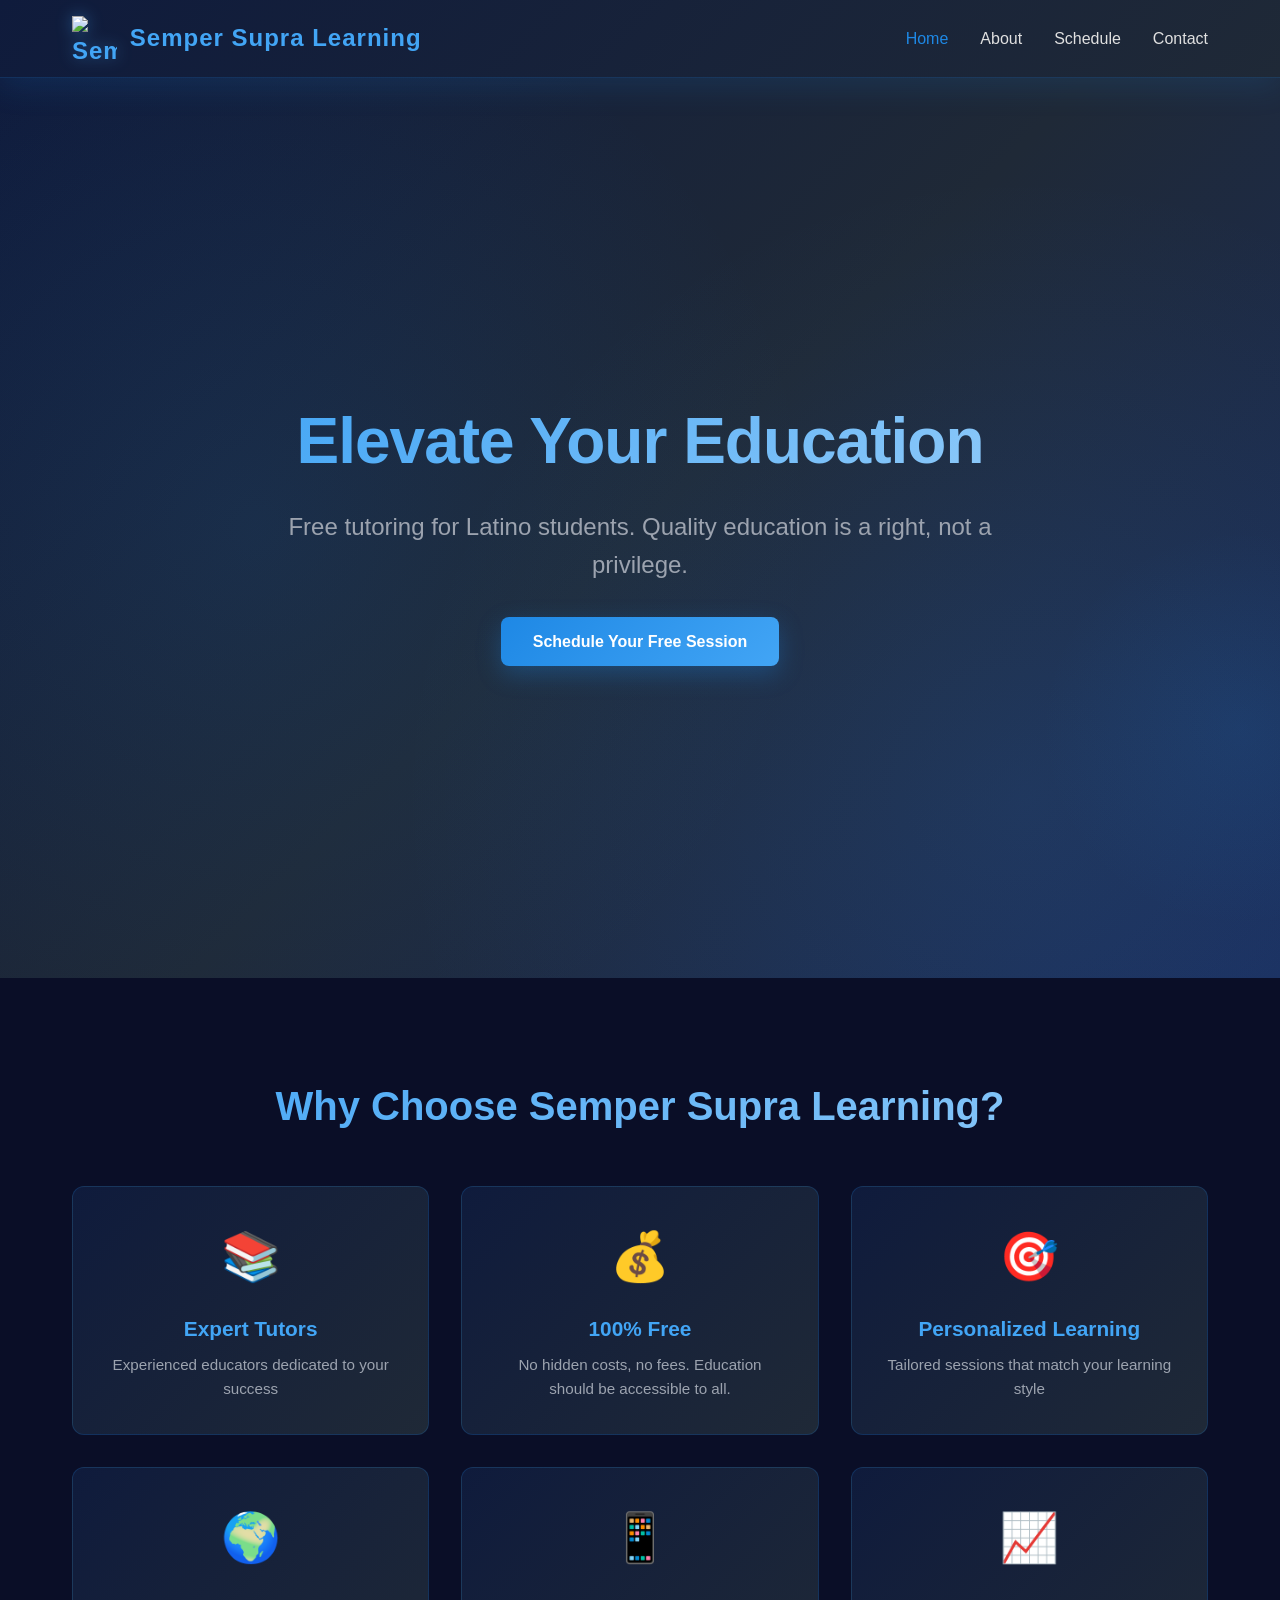
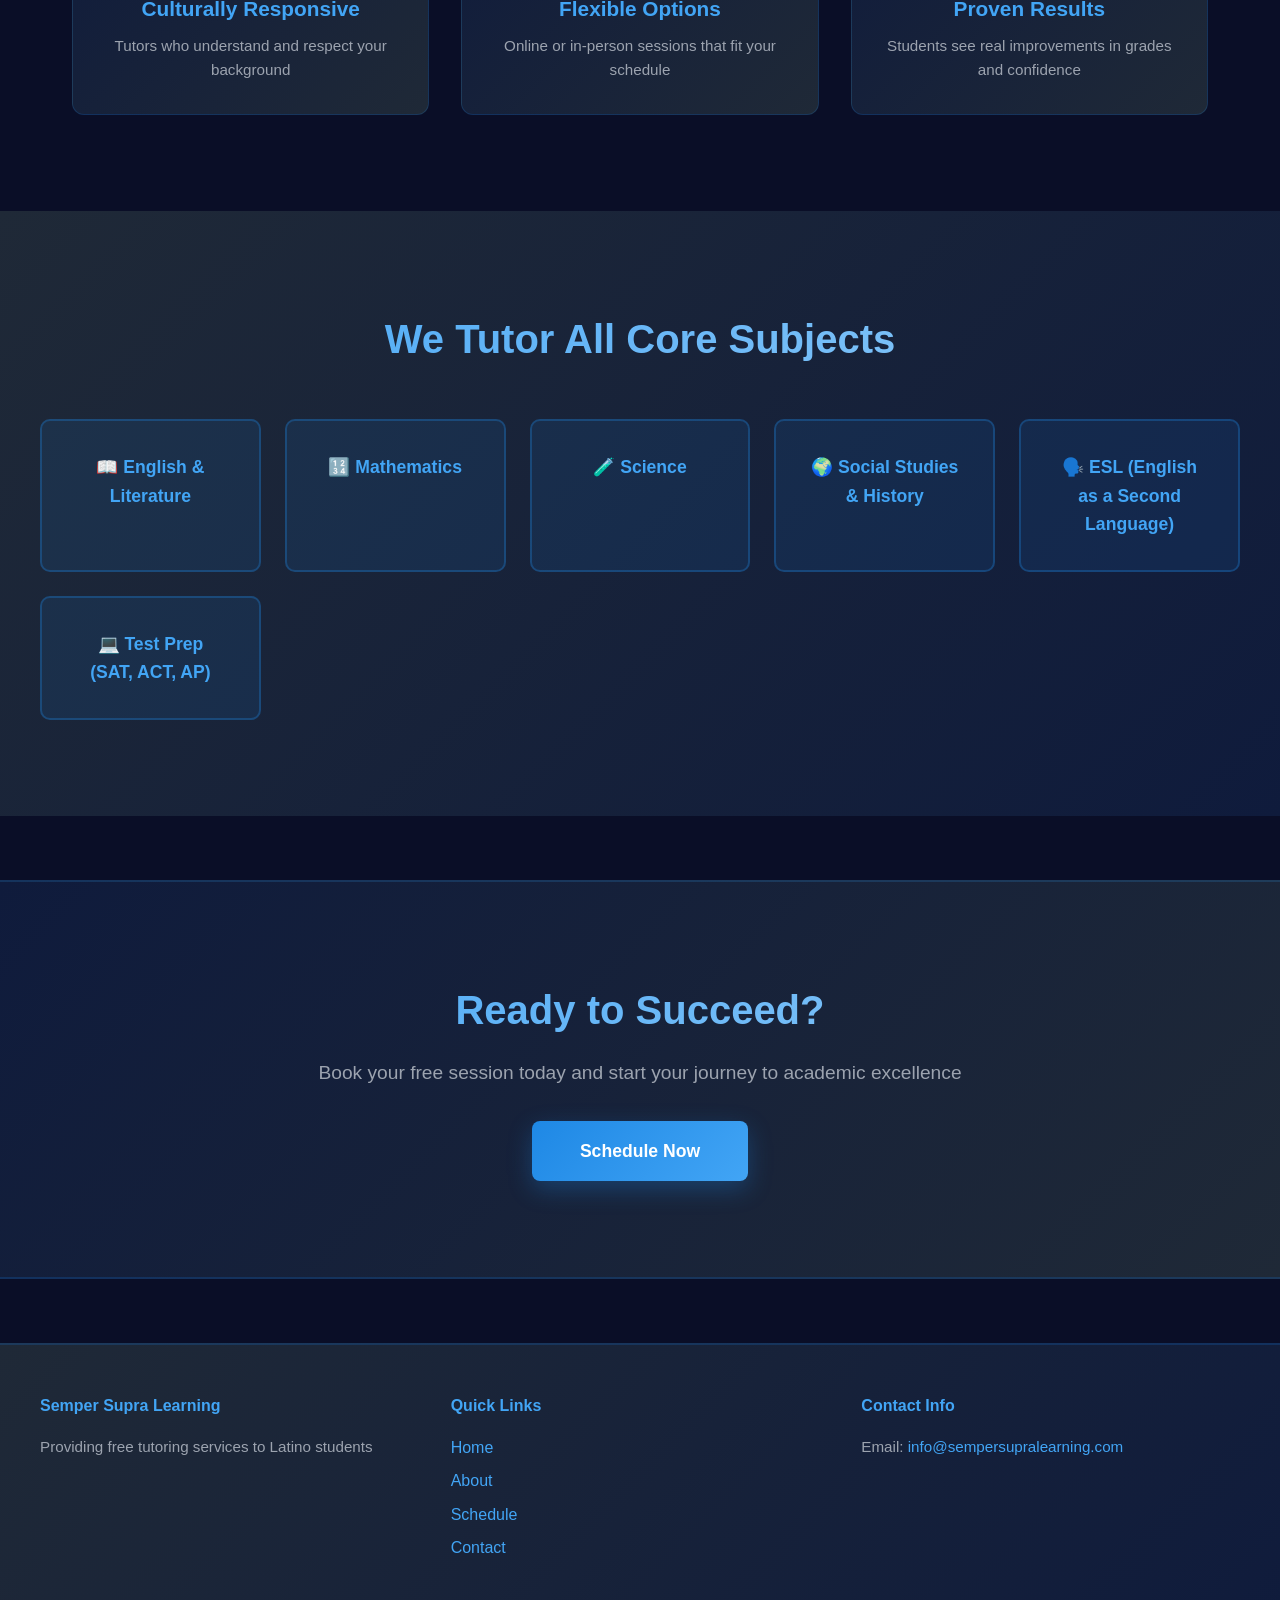
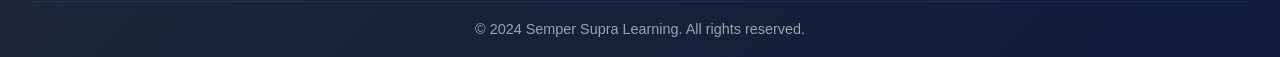
==== commit bffcac77: "Add custom SVG logo to index.html and about.html" ====
--- a/index.html
+++ b/index.html
@@ -12,7 +12,10 @@
     <nav class="navbar">
         <div class="nav-container">
             <div class="nav-logo">
-                <a href="index.html">🚀 Semper Supra Learning</a>
+                <a href="index.html">
+                    <img src="logo.svg" alt="Semper Supra Learning" class="logo-icon">
+                    Semper Supra Learning
+                </a>
             </div>
             <ul class="nav-menu">
                 <li class="nav-item"><a href="index.html" class="nav-link active">Home</a></li>
--- a/styles.css
+++ b/styles.css
@@ -1,3 +1,27 @@
+.nav-logo a {
+    font-size: 1.5rem;
+    font-weight: 700;
+    color: var(--light-accent);
+    text-decoration: none;
+    transition: all 0.3s ease;
+    letter-spacing: 1px;
+    display: flex;
+    align-items: center;
+    gap: 0.8rem;
+}
+
+.logo-icon {
+    width: 45px;
+    height: 45px;
+    filter: drop-shadow(0 0 8px rgba(66, 165, 245, 0.4));
+    transition: all 0.3s ease;
+}
+
+.nav-logo a:hover .logo-icon {
+    filter: drop-shadow(0 0 15px rgba(66, 165, 245, 0.8));
+    transform: scale(1.1);
+}
+
 /* General Styles */
 * {
     margin: 0;
@@ -50,15 +74,6 @@
     padding: 0 2rem;
 }
 
-.nav-logo a {
-    font-size: 1.5rem;
-    font-weight: 700;
-    color: var(--light-accent);
-    text-decoration: none;
-    transition: all 0.3s ease;
-    letter-spacing: 1px;
-}
-
 .nav-logo a:hover {
     color: #64b5f6;
     text-shadow: 0 0 20px rgba(66, 165, 245, 0.5);
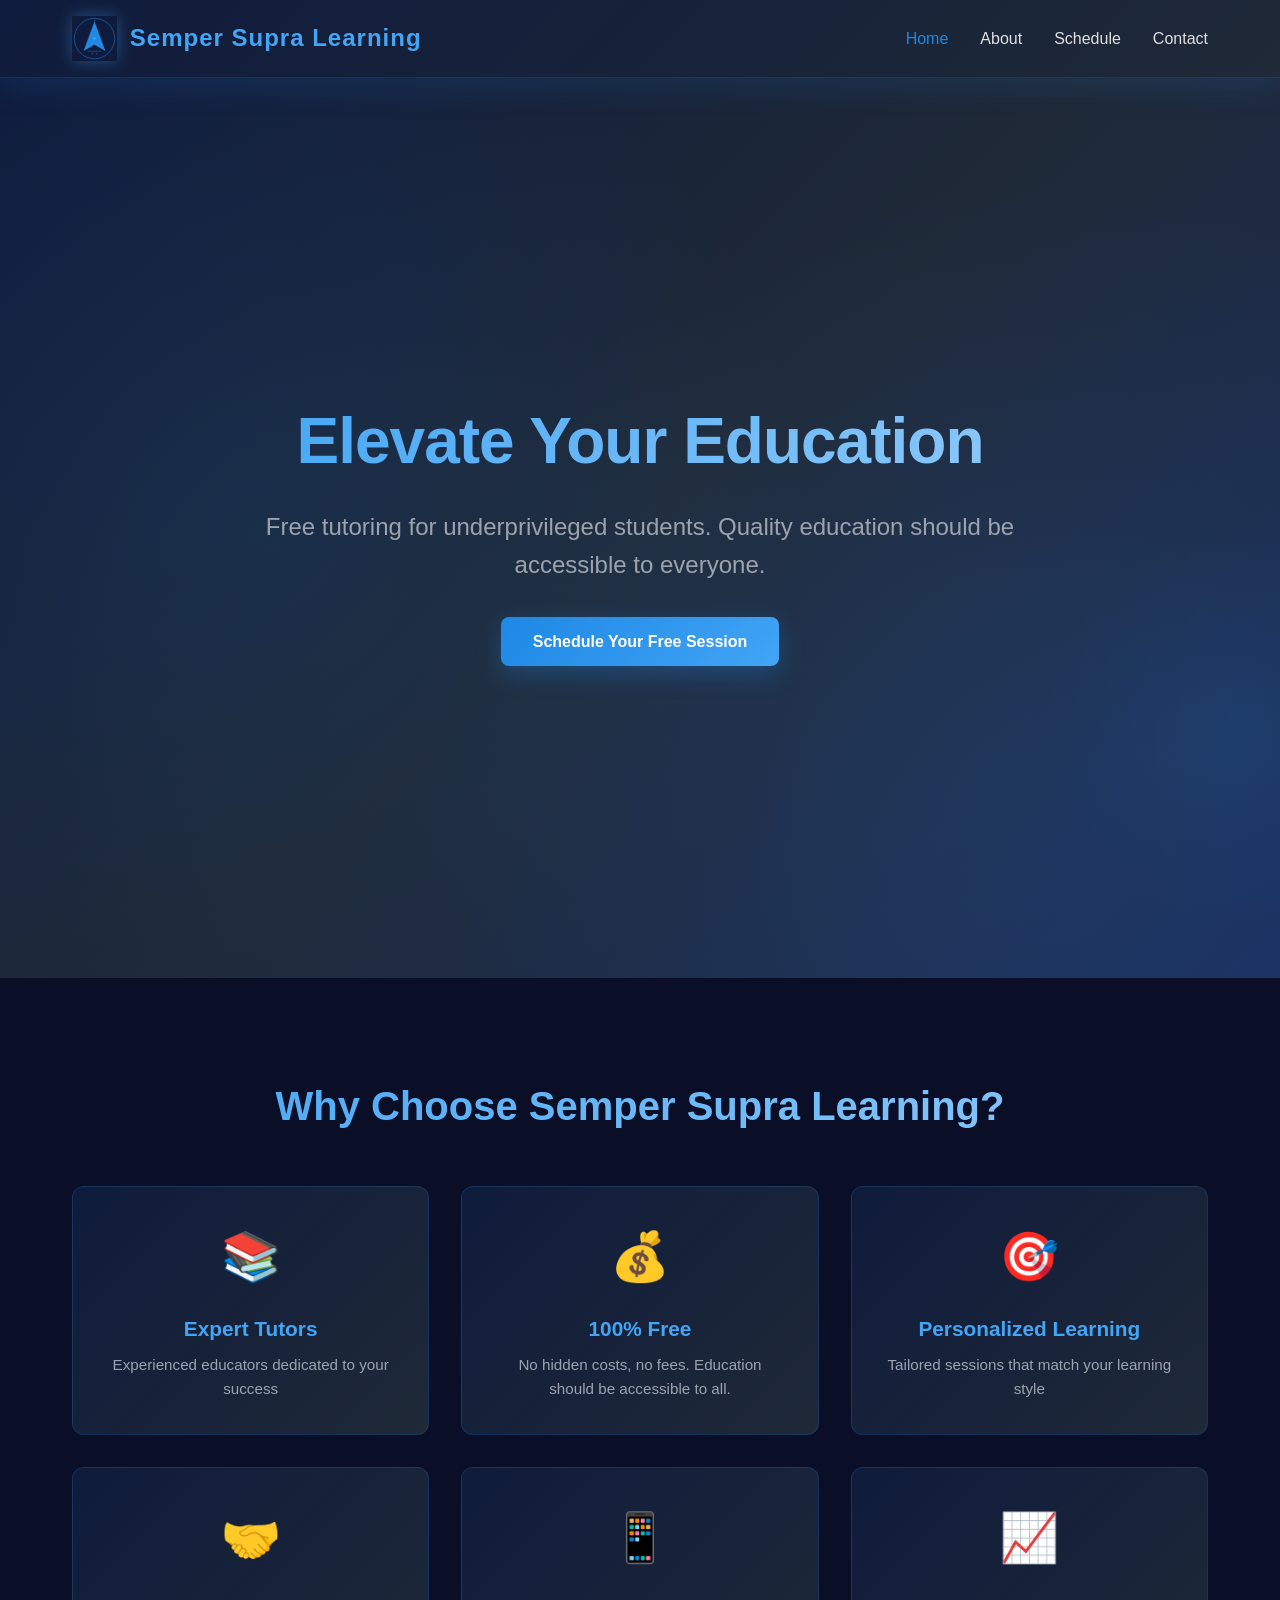
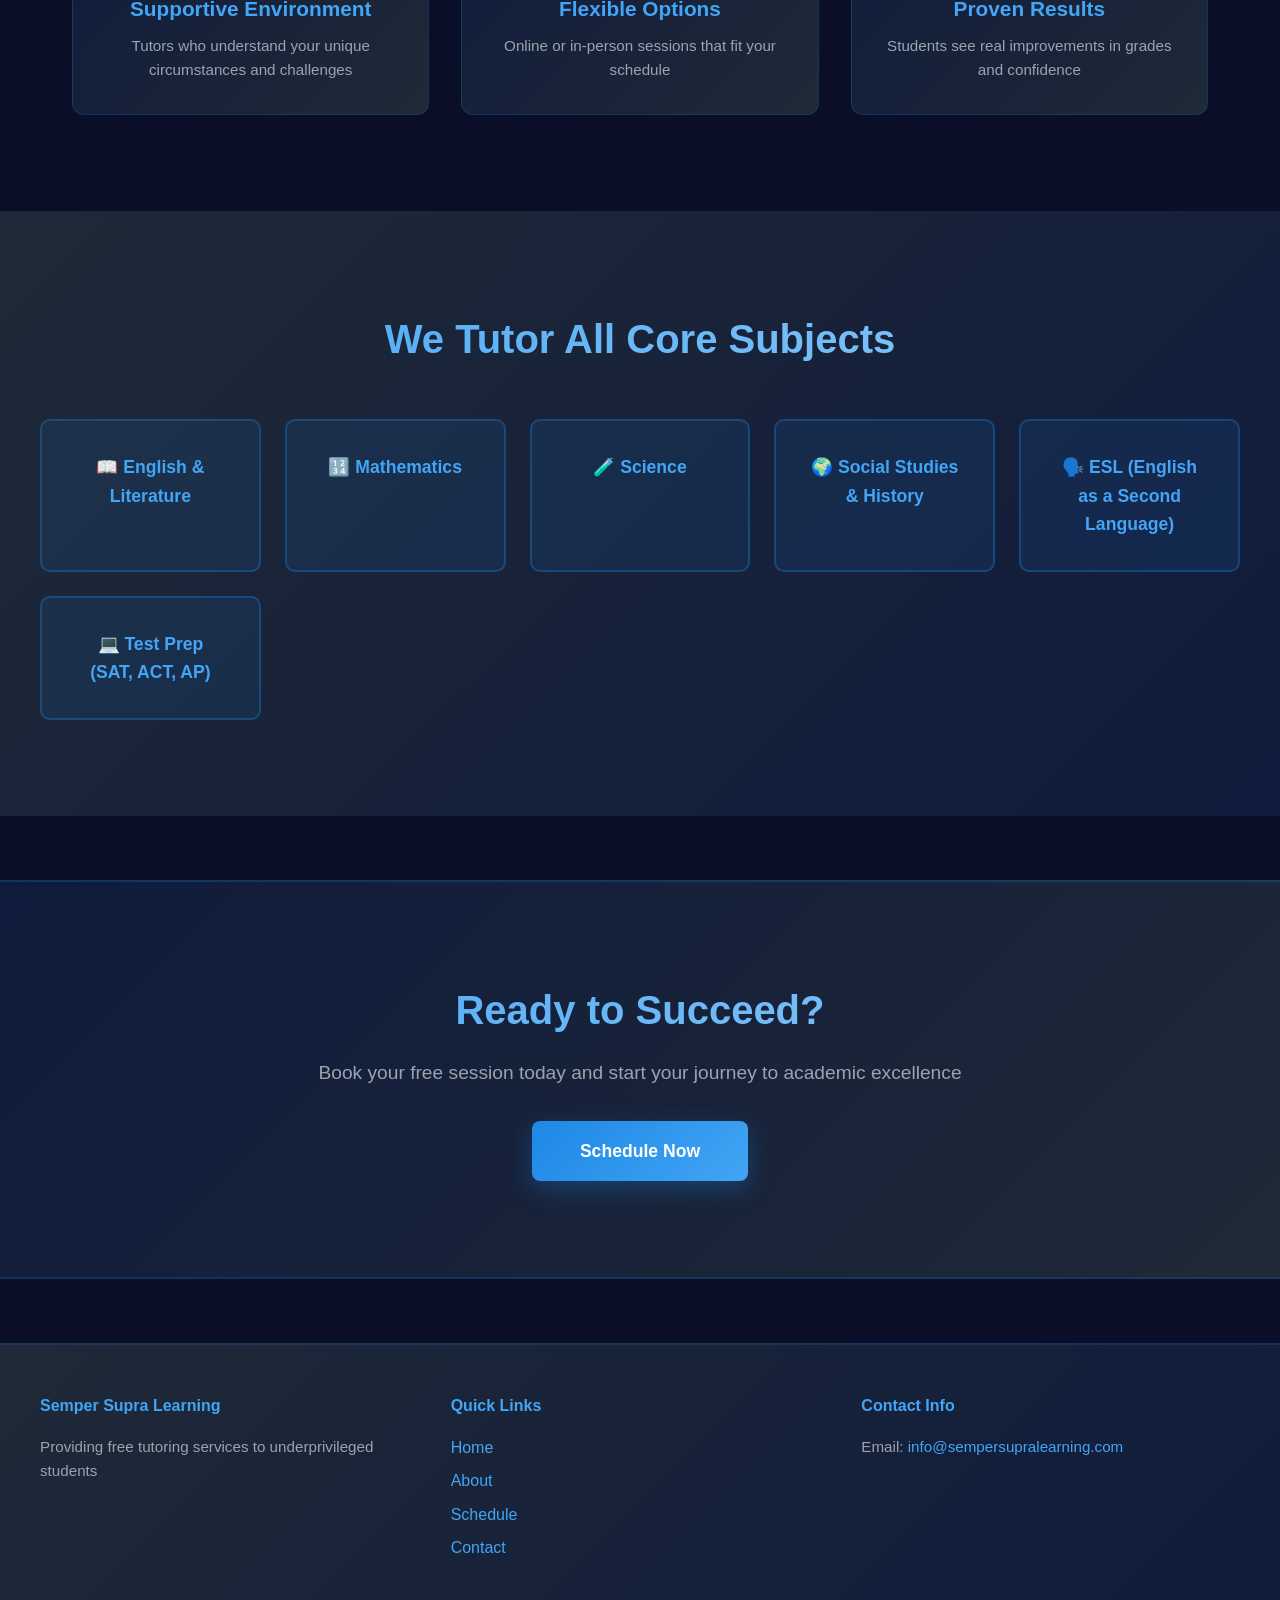
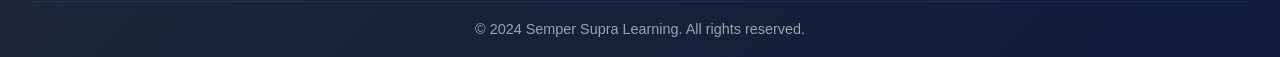
==== commit 16d0558d: "Update all pages to focus on underprivileged students instead of Latino-specific messaging" ====
--- a/index.html
+++ b/index.html
@@ -30,7 +30,7 @@
     <section class="hero">
         <div class="hero-content">
             <h1>Elevate Your Education</h1>
-            <p>Free tutoring for Latino students. Quality education is a right, not a privilege.</p>
+            <p>Free tutoring for underprivileged students. Quality education should be accessible to everyone.</p>
             <a href="scheduling.html" class="btn btn-primary">Schedule Your Free Session</a>
         </div>
         <div class="hero-background">
@@ -58,9 +58,9 @@
                 <p>Tailored sessions that match your learning style</p>
             </div>
             <div class="feature-card">
-                <div class="feature-icon">🌍</div>
-                <h3>Culturally Responsive</h3>
-                <p>Tutors who understand and respect your background</p>
+                <div class="feature-icon">🤝</div>
+                <h3>Supportive Environment</h3>
+                <p>Tutors who understand your unique circumstances and challenges</p>
             </div>
             <div class="feature-card">
                 <div class="feature-icon">📱</div>
@@ -100,7 +100,7 @@
         <div class="footer-content">
             <div class="footer-section">
                 <h4>Semper Supra Learning</h4>
-                <p>Providing free tutoring services to Latino students</p>
+                <p>Providing free tutoring services to underprivileged students</p>
             </div>
             <div class="footer-section">
                 <h4>Quick Links</h4>
